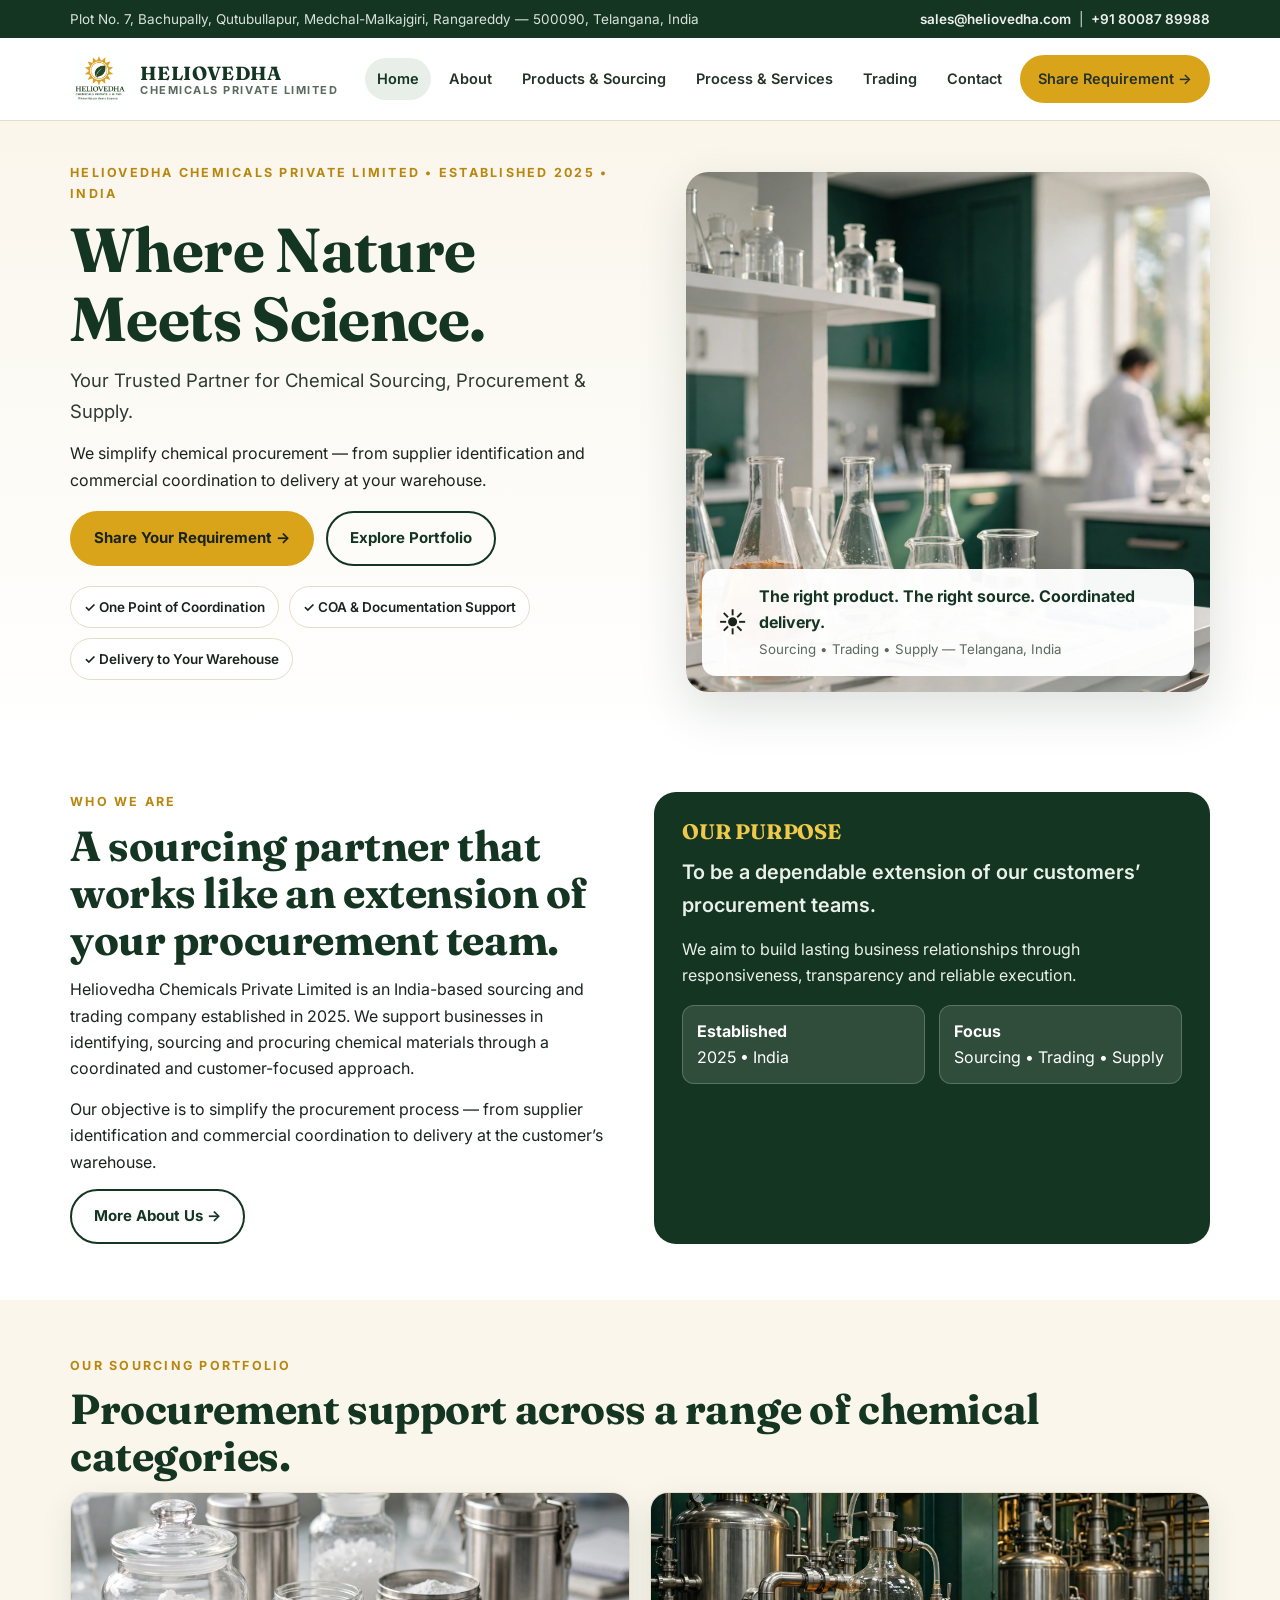
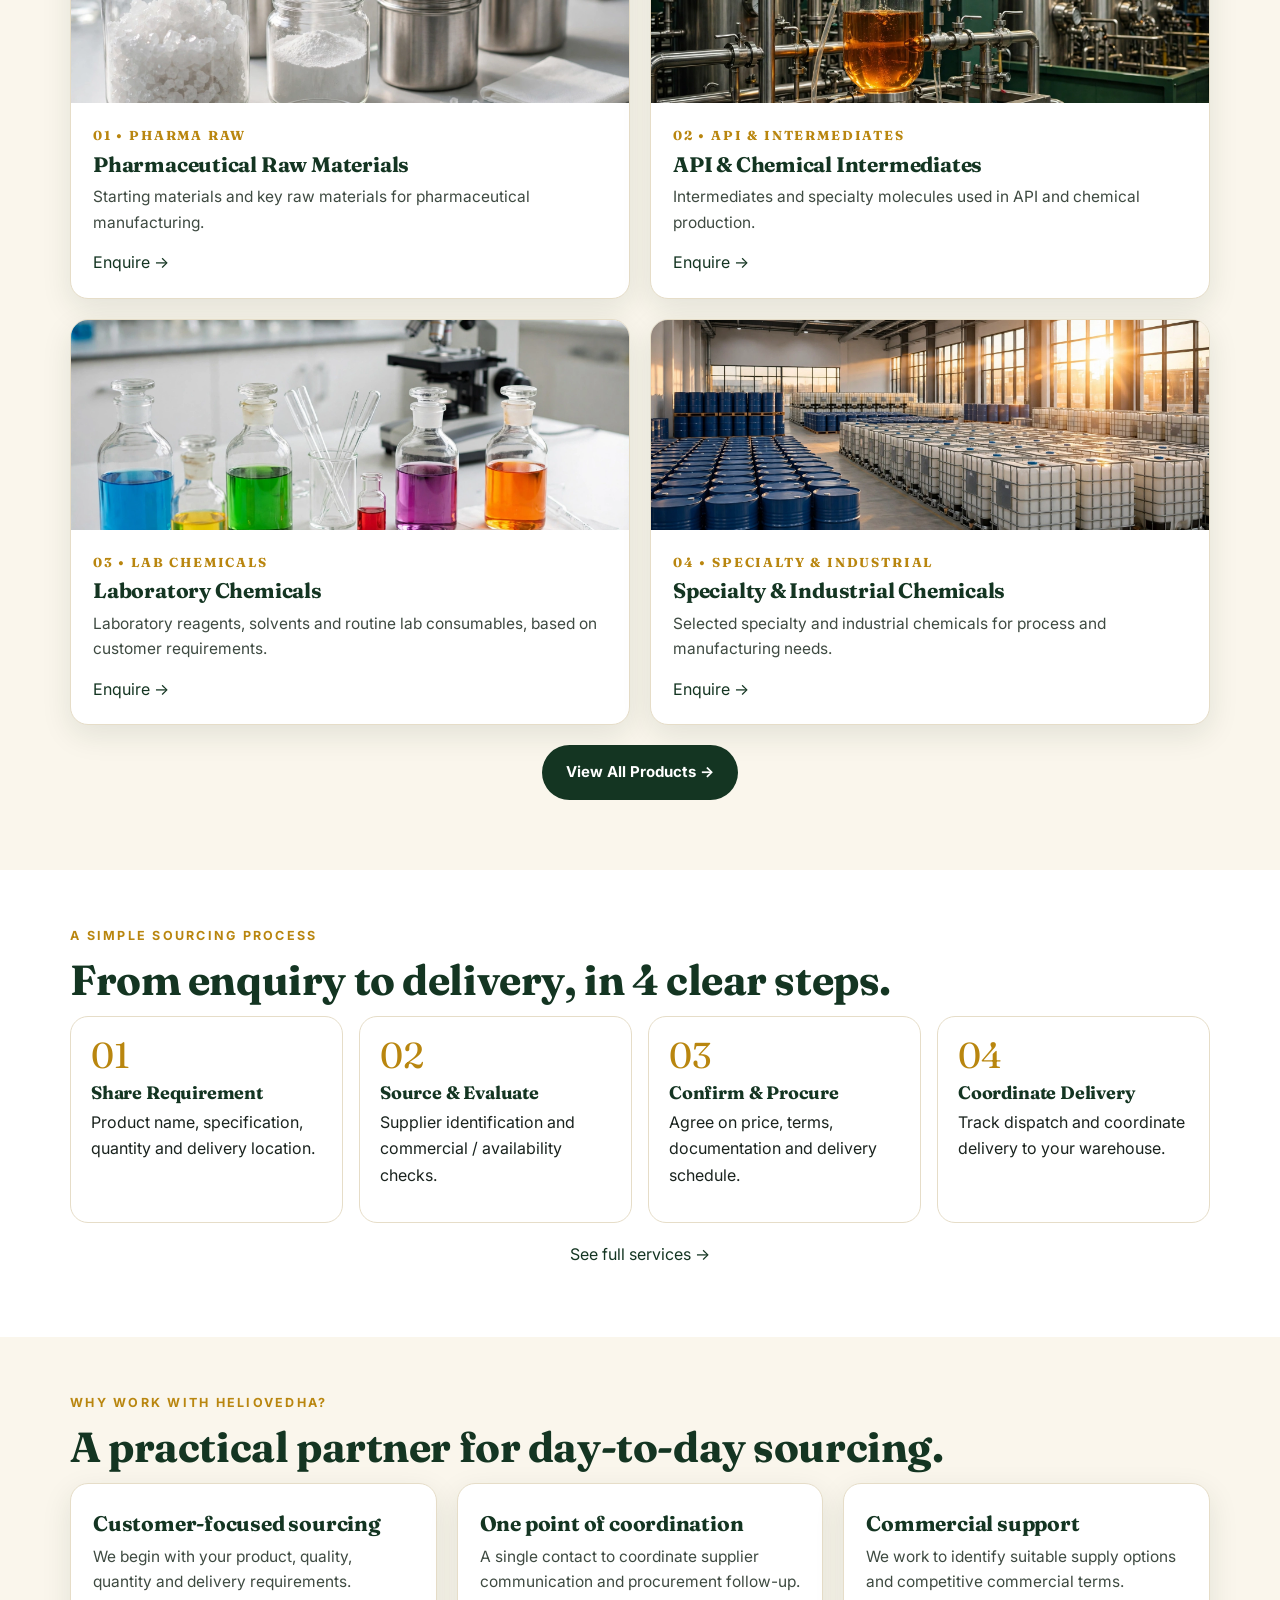
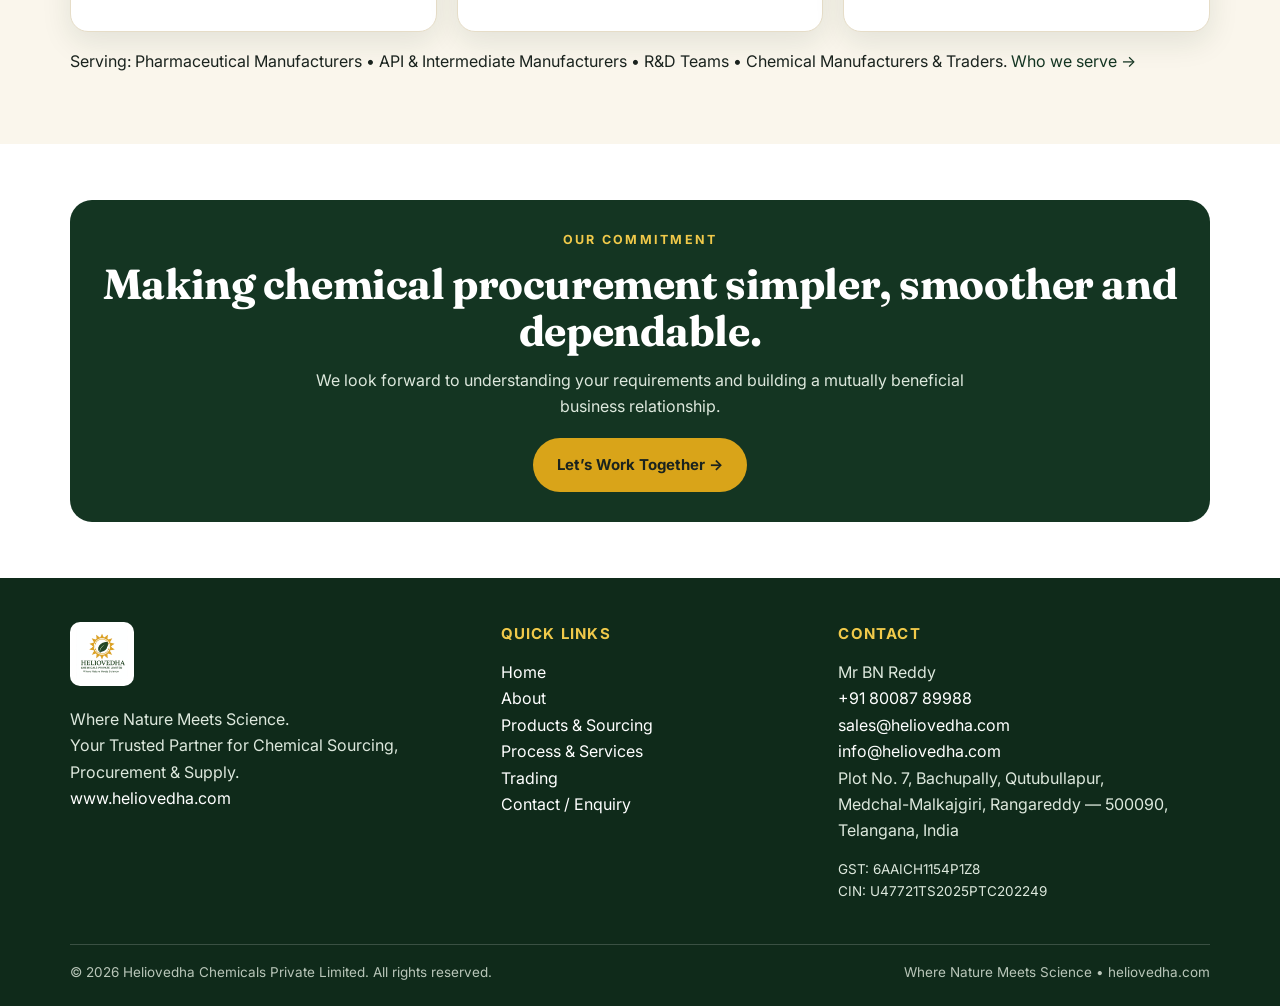
==== index.html @ 4baf4574 "Initial website - Heliovedha Chemicals V2" ====
<!doctype html><html lang="en"><head><meta charset="utf-8"><meta name="viewport" content="width=device-width,initial-scale=1">
<title>Heliovedha Chemicals — Where Nature Meets Science | Heliovedha Chemicals Private Limited — heliovedha.com</title>
<meta name="description" content="Your Trusted Partner for Chemical Sourcing, Procurement & Supply in India. Sourcing, trading and delivery coordination for pharma raw materials, API intermediates, lab and specialty chemicals.">
<meta property="og:title" content="Heliovedha Chemicals — Where Nature Meets Science | Heliovedha Chemicals"><meta property="og:description" content="Your Trusted Partner for Chemical Sourcing, Procurement & Supply in India. Sourcing, trading and delivery coordination for pharma raw materials, API intermediates, lab and specialty chemicals."><meta property="og:type" content="website">
<link rel="icon" href="assets/logo.webp"><link rel="stylesheet" href="style.css"></head><body>

<div class="topbar"><div class="container"><span>Plot No. 7, Bachupally, Qutubullapur, Medchal-Malkajgiri, Rangareddy — 500090, Telangana, India</span><span><a href="mailto:sales@heliovedha.com">sales@heliovedha.com</a> &nbsp;|&nbsp; <a href="tel:+918008789988">+91 80087 89988</a></span></div></div>
<header><div class="container header-inner">
<a class="logo-link" href="index.html"><img src="assets/logo.webp" alt="Heliovedha Chemicals Private Limited — Where Nature Meets Science"><span class="logo-text"><b>HELIOVEDHA</b><span>CHEMICALS PRIVATE LIMITED</span></span></a>
<button class="hamburger" onclick="toggleMenu()">Menu ☰</button>
<nav class="main" id="mainNav"><a class="active" href="index.html">Home</a>
<a class="" href="about.html">About</a>
<a class="" href="products.html">Products & Sourcing</a>
<a class="" href="process.html">Process & Services</a>
<a class="" href="trading.html">Trading</a>
<a class="" href="contact.html">Contact</a>
<a class="btn btn-gold" href="contact.html" style="padding:10px 16px;">Share Requirement →</a></nav>
</div></header>


<section class="hero"><div class="container hero-grid">
<div><div class="eyebrow">Heliovedha Chemicals Private Limited • Established 2025 • India</div><h1>Where Nature<br>Meets Science.</h1><p class="lead">Your Trusted Partner for Chemical Sourcing, Procurement &amp; Supply.</p><p>We simplify chemical procurement — from supplier identification and commercial coordination to delivery at your warehouse.</p><div class="hero-cta"><a class="btn btn-gold" href="contact.html">Share Your Requirement →</a><a class="btn btn-outline" href="products.html">Explore Portfolio</a></div><div class="pills"><span class="pill">✓ One Point of Coordination</span><span class="pill">✓ COA &amp; Documentation Support</span><span class="pill">✓ Delivery to Your Warehouse</span></div></div>
<div class="hero-img"><img src="assets/hero-lab.webp" alt="Modern chemical laboratory"><div class="hero-badge"><div style="font-size:28px;">☀️</div><div><b>The right product. The right source. Coordinated delivery.</b><br><small>Sourcing • Trading • Supply — Telangana, India</small></div></div></div>
</div></section>

<section class="section"><div class="container grid2"><div><div class="eyebrow">Who We Are</div><h2>A sourcing partner that works like an extension of your procurement team.</h2><p>Heliovedha Chemicals Private Limited is an India-based sourcing and trading company established in 2025. We support businesses in identifying, sourcing and procuring chemical materials through a coordinated and customer-focused approach.</p><p>Our objective is to simplify the procurement process — from supplier identification and commercial coordination to delivery at the customer’s warehouse.</p><a class="btn btn-outline" href="about.html">More About Us →</a></div><div class="purpose"><h3>OUR PURPOSE</h3><p style="font-size:20px;font-weight:600;">To be a dependable extension of our customers’ procurement teams.</p><p>We aim to build lasting business relationships through responsiveness, transparency and reliable execution.</p><div class="fact-row" style="margin-top:16px;"><div class="fact" style="background:rgba(255,255,255,.12);border-color:rgba(255,255,255,.2);color:#fff;"><b style="color:#fff;">Established</b>2025 • India</div><div class="fact" style="background:rgba(255,255,255,.12);border-color:rgba(255,255,255,.2);color:#fff;"><b style="color:#fff;">Focus</b>Sourcing • Trading • Supply</div></div></div></div></section>

<section class="section cream"><div class="container"><div class="eyebrow">Our Sourcing Portfolio</div><h2>Procurement support across a range of chemical categories.</h2><div class="grid4">
<div class="card" data-cat="pharma"><img src="assets/pharma.webp" alt="Pharmaceutical Raw Materials"><div class="card-pad"><div class="num">01 • PHARMA RAW</div><h3>Pharmaceutical Raw Materials</h3><p>Starting materials and key raw materials for pharmaceutical manufacturing.</p><a href="contact.html?category=Pharmaceutical Raw Materials">Enquire →</a></div></div>
<div class="card" data-cat="api"><img src="assets/api.webp" alt="API & Chemical Intermediates"><div class="card-pad"><div class="num">02 • API & INTERMEDIATES</div><h3>API &amp; Chemical Intermediates</h3><p>Intermediates and specialty molecules used in API and chemical production.</p><a href="contact.html?category=API & Chemical Intermediates">Enquire →</a></div></div>
<div class="card" data-cat="lab"><img src="assets/lab.webp" alt="Laboratory Chemicals"><div class="card-pad"><div class="num">03 • LAB CHEMICALS</div><h3>Laboratory Chemicals</h3><p>Laboratory reagents, solvents and routine lab consumables, based on customer requirements.</p><a href="contact.html?category=Laboratory Chemicals">Enquire →</a></div></div>
<div class="card" data-cat="specialty"><img src="assets/warehouse.webp" alt="Specialty & Industrial Chemicals"><div class="card-pad"><div class="num">04 • SPECIALTY & INDUSTRIAL</div><h3>Specialty &amp; Industrial Chemicals</h3><p>Selected specialty and industrial chemicals for process and manufacturing needs.</p><a href="contact.html?category=Specialty & Industrial Chemicals">Enquire →</a></div></div>
</div><p style="text-align:center;margin-top:20px;"><a class="btn btn-green" href="products.html">View All Products →</a></p></div></section>

<section class="section"><div class="container"><div class="eyebrow">A Simple Sourcing Process</div><h2>From enquiry to delivery, in 4 clear steps.</h2><div class="timeline"><div class="step"><div class="big">01</div><h3>Share Requirement</h3><p>Product name, specification, quantity and delivery location.</p></div><div class="step"><div class="big">02</div><h3>Source &amp; Evaluate</h3><p>Supplier identification and commercial / availability checks.</p></div><div class="step"><div class="big">03</div><h3>Confirm &amp; Procure</h3><p>Agree on price, terms, documentation and delivery schedule.</p></div><div class="step"><div class="big">04</div><h3>Coordinate Delivery</h3><p>Track dispatch and coordinate delivery to your warehouse.</p></div></div><p style="text-align:center;margin-top:18px;"><a href="process.html">See full services →</a></p></div></section>

<section class="section cream"><div class="container"><div class="eyebrow">Why Work With Heliovedha?</div><h2>A practical partner for day-to-day sourcing.</h2><div class="grid3"><div class="card"><div class="card-pad"><h3>Customer-focused sourcing</h3><p>We begin with your product, quality, quantity and delivery requirements.</p></div></div><div class="card"><div class="card-pad"><h3>One point of coordination</h3><p>A single contact to coordinate supplier communication and procurement follow-up.</p></div></div><div class="card"><div class="card-pad"><h3>Commercial support</h3><p>We work to identify suitable supply options and competitive commercial terms.</p></div></div></div><p style="margin-top:16px;">Serving: Pharmaceutical Manufacturers • API &amp; Intermediate Manufacturers • R&amp;D Teams • Chemical Manufacturers &amp; Traders. <a href="about.html">Who we serve →</a></p></div></section>

<section class="section"><div class="container"><div class="banner"><div class="eyebrow light">Our Commitment</div><h2>Making chemical procurement simpler, smoother and dependable.</h2><p>We look forward to understanding your requirements and building a mutually beneficial business relationship.</p><a class="btn btn-gold" href="contact.html">Let’s Work Together →</a></div></div></section>


<footer><div class="container"><div class="foot-grid">
<div><img class="foot-logo" src="assets/logo.webp" alt="Heliovedha Chemicals"><p style="margin-top:12px;">Where Nature Meets Science.<br>Your Trusted Partner for Chemical Sourcing, Procurement &amp; Supply.<br><a href="https://www.heliovedha.com">www.heliovedha.com</a></p></div>
<div><h4>Quick Links</h4><p><a href="index.html">Home</a><br><a href="about.html">About</a><br><a href="products.html">Products &amp; Sourcing</a><br><a href="process.html">Process &amp; Services</a><br><a href="trading.html">Trading</a><br><a href="contact.html">Contact / Enquiry</a></p></div>
<div><h4>Contact</h4><p>Mr BN Reddy<br><a href="tel:+918008789988">+91 80087 89988</a><br><a href="mailto:sales@heliovedha.com">sales@heliovedha.com</a><br><a href="mailto:info@heliovedha.com">info@heliovedha.com</a><br>Plot No. 7, Bachupally, Qutubullapur,<br>Medchal-Malkajgiri, Rangareddy — 500090,<br>Telangana, India</p><p style="font-size:13.5px;">GST: 6AAICH1154P1Z8<br>CIN: U47721TS2025PTC202249</p></div>
</div><div class="bottom"><span>© 2026 Heliovedha Chemicals Private Limited. All rights reserved.</span><span>Where Nature Meets Science • heliovedha.com</span></div></div></footer>
<script src="script.js"></script>

</body></html>
---- style.css ----
/* Heliovedha Chemicals — heliovedha.com — V2 */
@import url('https://fonts.googleapis.com/css2?family=Fraunces:opsz,wght@9..144,500;9..144,600;9..144,700&family=Inter:wght@400;500;600;700&display=swap');
:root{--green:#143522;--green2:#1B3A2A;--green-light:#E8EFE9;--gold:#D9A419;--gold-dark:#B9860F;--cream:#FAF6EC;--cream2:#F3EDDD;--ink:#1A231E;--muted:#5A6A5E;--line:#E6DDC8;--white:#fff;--radius:18px;--shadow:0 10px 30px rgba(20,53,34,.10);--shadow2:0 18px 50px rgba(20,53,34,.14)}
*{box-sizing:border-box}html{scroll-behavior:smooth}body{margin:0;font-family:Inter,system-ui,-apple-system,Segoe UI,Roboto,Arial,sans-serif;color:var(--ink);background:var(--white);line-height:1.65;font-size:16px}
a{color:var(--green);text-decoration:none}a:hover{text-decoration:underline}
h1,h2,h3{font-family:Fraunces,Georgia,serif;color:var(--green);line-height:1.12;margin:0 0 12px;letter-spacing:-.01em}
h1{font-size:clamp(38px,5.2vw,62px)}h2{font-size:clamp(30px,3.6vw,42px)}h3{font-size:21px}
p{margin:0 0 14px}.lead{font-size:18.5px;color:#2E3B32;max-width:640px}
.container{max-width:1180px;margin:0 auto;padding:0 20px}
.eyebrow{font-size:12.5px;letter-spacing:.18em;text-transform:uppercase;color:var(--gold-dark);font-weight:700;margin-bottom:10px}
.eyebrow.light{color:#F0C94A}
.btn{display:inline-flex;align-items:center;gap:8px;padding:13px 22px;border-radius:999px;font-weight:700;font-size:15px;border:2px solid transparent;cursor:pointer;text-decoration:none!important}
.btn-gold{background:var(--gold);color:#1A231E}.btn-gold:hover{background:#E8B62A}
.btn-green{background:var(--green);color:#fff}.btn-green:hover{background:#0F2A1A}
.btn-outline{background:transparent;border-color:var(--green);color:var(--green)}.btn-outline:hover{background:var(--green);color:#fff}
.btn-white{background:#fff;color:var(--green)}.btn-white:hover{background:var(--cream)}
/* topbar */
.topbar{background:var(--green);color:#EAF0EA;font-size:13.5px}.topbar .container{display:flex;justify-content:space-between;gap:16px;padding-top:8px;padding-bottom:8px;flex-wrap:wrap}.topbar a{color:#fff;font-weight:600}.topbar span{opacity:.92}
/* header */
header{position:sticky;top:0;z-index:50;background:rgba(255,255,255,.96);backdrop-filter:blur(8px);border-bottom:1px solid var(--line)}
.header-inner{display:flex;align-items:center;justify-content:space-between;gap:16px;padding:12px 20px}
.logo-link{display:flex;align-items:center;gap:12px;text-decoration:none!important}.logo-link img{height:58px;width:auto;display:block;border-radius:6px}
.logo-text{line-height:1.1}.logo-text b{font-family:Fraunces,Georgia,serif;font-size:19px;color:var(--green);letter-spacing:.02em}.logo-text span{display:block;font-size:11px;letter-spacing:.14em;color:var(--muted);font-weight:700}
nav.main{display:flex;gap:6px;align-items:center}nav.main a{padding:9px 12px;border-radius:999px;font-weight:600;font-size:14.5px;color:#24332A}nav.main a.active,nav.main a:hover{background:var(--green-light);color:var(--green);text-decoration:none}
.hamburger{display:none;background:var(--green);color:#fff;border:0;padding:10px 14px;border-radius:10px;font-weight:700;cursor:pointer}
/* hero */
.hero{background:linear-gradient(180deg,var(--cream) 0%,#fff 100%);padding:42px 0 36px}.hero-grid{display:grid;grid-template-columns:1.05fr .95fr;gap:36px;align-items:center}
.hero-img{border-radius:22px;overflow:hidden;box-shadow:var(--shadow2);position:relative}.hero-img img{width:100%;height:520px;object-fit:cover;display:block}
.hero-badge{position:absolute;left:16px;bottom:16px;right:16px;background:rgba(255,255,255,.96);border-radius:14px;padding:14px 16px;display:flex;gap:12px;align-items:center;box-shadow:var(--shadow)}.hero-badge b{color:var(--green)}.hero-badge small{color:var(--muted)}
.pills{display:flex;gap:10px;flex-wrap:wrap;margin:20px 0}.pill{background:#fff;border:1px solid var(--line);padding:9px 13px;border-radius:999px;font-size:13.5px;font-weight:600}
.hero-cta{display:flex;gap:12px;flex-wrap:wrap;margin-top:18px}
/* sections */
.section{padding:56px 0}.section.cream{background:var(--cream)}.section.green{background:var(--green);color:#EAF0EA}.section.green h2{color:#fff}.section.green .lead{color:#DDE8DD}
.grid2{display:grid;grid-template-columns:1fr 1fr;gap:28px}.grid3{display:grid;grid-template-columns:1fr 1fr 1fr;gap:20px}.grid4{display:grid;grid-template-columns:1fr 1fr;gap:20px}
.card{background:#fff;border:1px solid var(--line);border-radius:var(--radius);overflow:hidden;box-shadow:var(--shadow)}.card-pad{padding:22px}.card img{width:100%;height:210px;object-fit:cover;display:block}.card h3{margin:6px 0 8px}.card p{color:#3E4A41;font-size:15.5px}.num{font-family:Fraunces,serif;color:var(--gold-dark);font-size:13px;letter-spacing:.14em;font-weight:700}
.purpose{background:var(--green);color:#fff;border-radius:22px;padding:28px}.purpose h3{color:#F0C94A}.purpose p{color:#EAF0EA}
.fact-row{display:flex;gap:14px;flex-wrap:wrap;margin-top:18px}.fact{background:#fff;border:1px solid var(--line);border-radius:12px;padding:12px 14px;flex:1;min-width:160px}.fact b{display:block;color:var(--green)}
.timeline{display:grid;grid-template-columns:repeat(4,1fr);gap:16px}.step{background:#fff;border:1px solid var(--line);border-radius:18px;padding:20px}.step .big{font-family:Fraunces,serif;font-size:36px;color:var(--gold-dark);line-height:1}.step h3{font-size:18px;margin:10px 0 6px}
.banner{background:var(--green);color:#fff;border-radius:22px;padding:30px;text-align:center}.banner h2{color:#fff}.banner p{color:#DDE8DD;max-width:680px;margin:0 auto 18px}
.filter-bar{display:flex;gap:8px;flex-wrap:wrap;margin:18px 0}.filter-bar button{padding:9px 14px;border-radius:999px;border:1px solid var(--line);background:#fff;font-weight:700;cursor:pointer}.filter-bar button.active{background:var(--green);color:#fff;border-color:var(--green)}
.coming{background:linear-gradient(135deg,#FFF8E0,#FAF6EC);border:1.5px dashed var(--gold);border-radius:18px;padding:24px;text-align:center}
/* form */
.form-grid{display:grid;grid-template-columns:1fr 1fr;gap:14px}.field label{display:block;font-size:13px;font-weight:700;margin-bottom:6px;color:var(--green)}.field input,.field select,.field textarea{width:100%;padding:12px 13px;border:1.5px solid #D9D0B8;border-radius:12px;font:inherit;background:#fff}.field textarea{min-height:110px;resize:vertical}.field.full{grid-column:1/-1}.note{font-size:13.5px;color:var(--muted);background:var(--cream);padding:12px 14px;border-radius:12px}
.contact-card{background:var(--green);color:#fff;border-radius:22px;padding:26px}.contact-card h3{color:#F0C94A}.contact-card a{color:#fff;font-weight:700}.contact-card .row{padding:10px 0;border-bottom:1px solid rgba(255,255,255,.16)}
footer{background:#0F2A1A;color:#DDE8DD;padding:44px 0 22px;margin-top:0}footer a{color:#fff}footer .foot-grid{display:grid;grid-template-columns:1.3fr 1fr 1.2fr;gap:28px}footer h4{color:#F0C94A;margin:0 0 12px;font-size:15px;letter-spacing:.08em;text-transform:uppercase}.foot-logo{height:64px;background:#fff;padding:6px;border-radius:10px}.bottom{border-top:1px solid rgba(255,255,255,.18);margin-top:28px;padding-top:16px;display:flex;justify-content:space-between;gap:12px;flex-wrap:wrap;font-size:13.5px;color:#B9C6B9}
.breadcrumb{font-size:13.5px;color:var(--muted);margin-bottom:12px}.breadcrumb a{font-weight:700}
.page-hero{background:var(--cream);padding:36px 0 28px;border-bottom:1px solid var(--line)}
@media(max-width:900px){.hero-grid,.grid2,.grid3{grid-template-columns:1fr}.grid4{grid-template-columns:1fr}.timeline{grid-template-columns:1fr 1fr}nav.main{display:none}nav.main.open{display:flex;flex-direction:column;position:absolute;left:0;right:0;top:100%;background:#fff;padding:14px;border-bottom:1px solid var(--line)}nav.main.open a{width:100%}.hamburger{display:block}.header-inner{position:relative}.hero-img img{height:320px}.form-grid{grid-template-columns:1fr}footer .foot-grid{grid-template-columns:1fr}.logo-text b{font-size:16px}.logo-link img{height:48px}}
@media(max-width:520px){.timeline{grid-template-columns:1fr}}
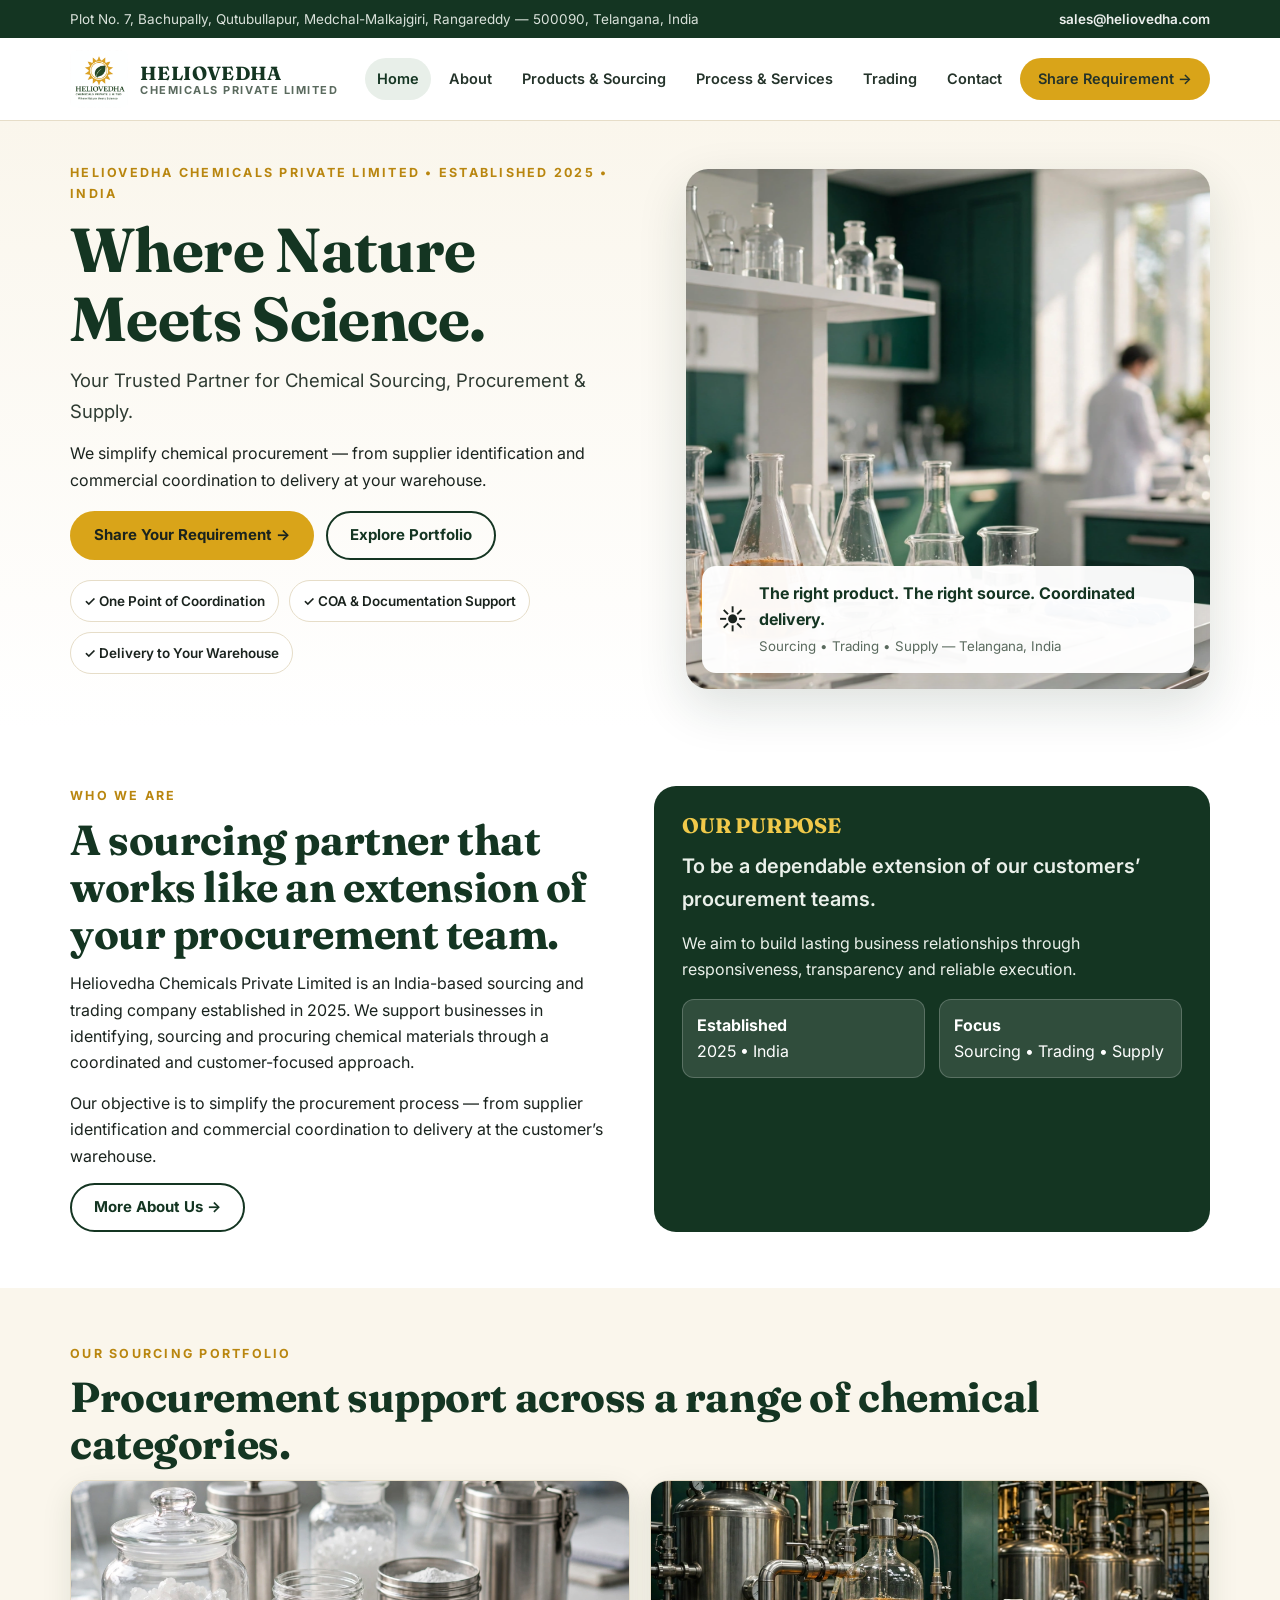
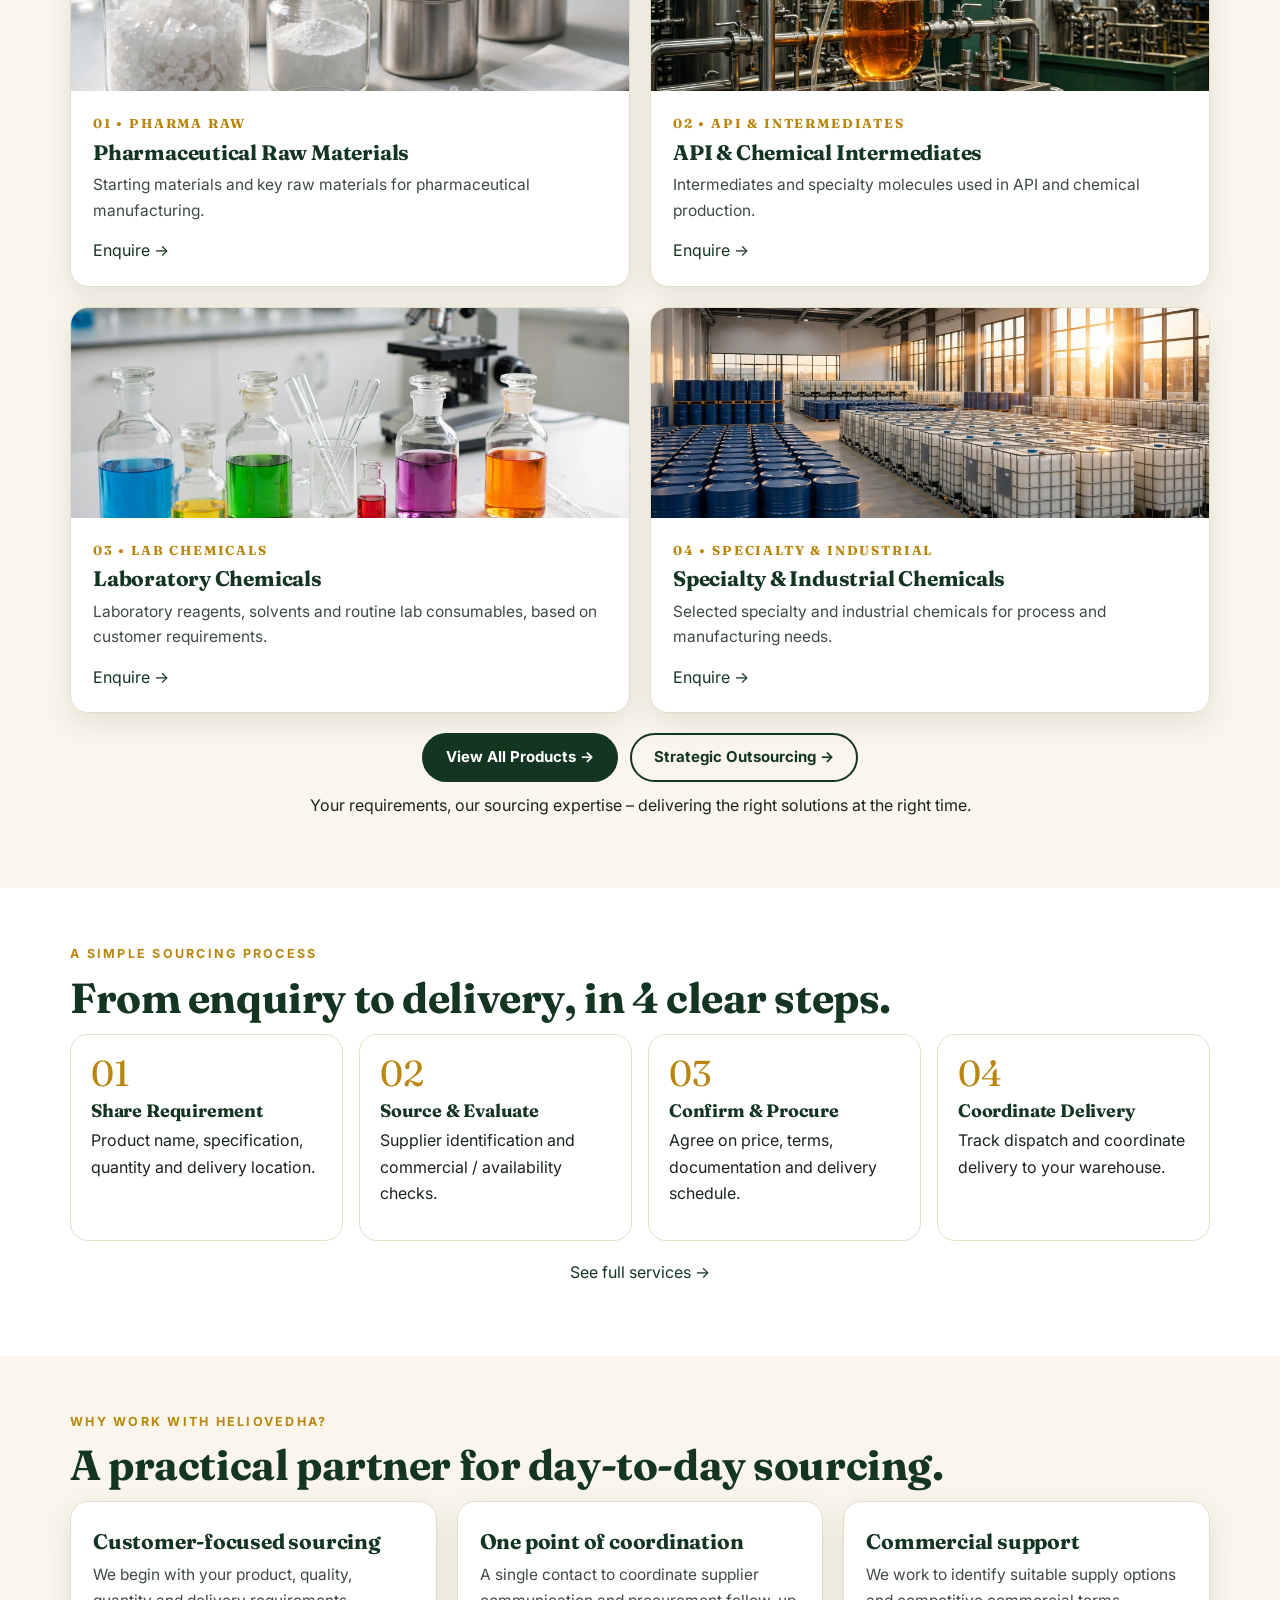
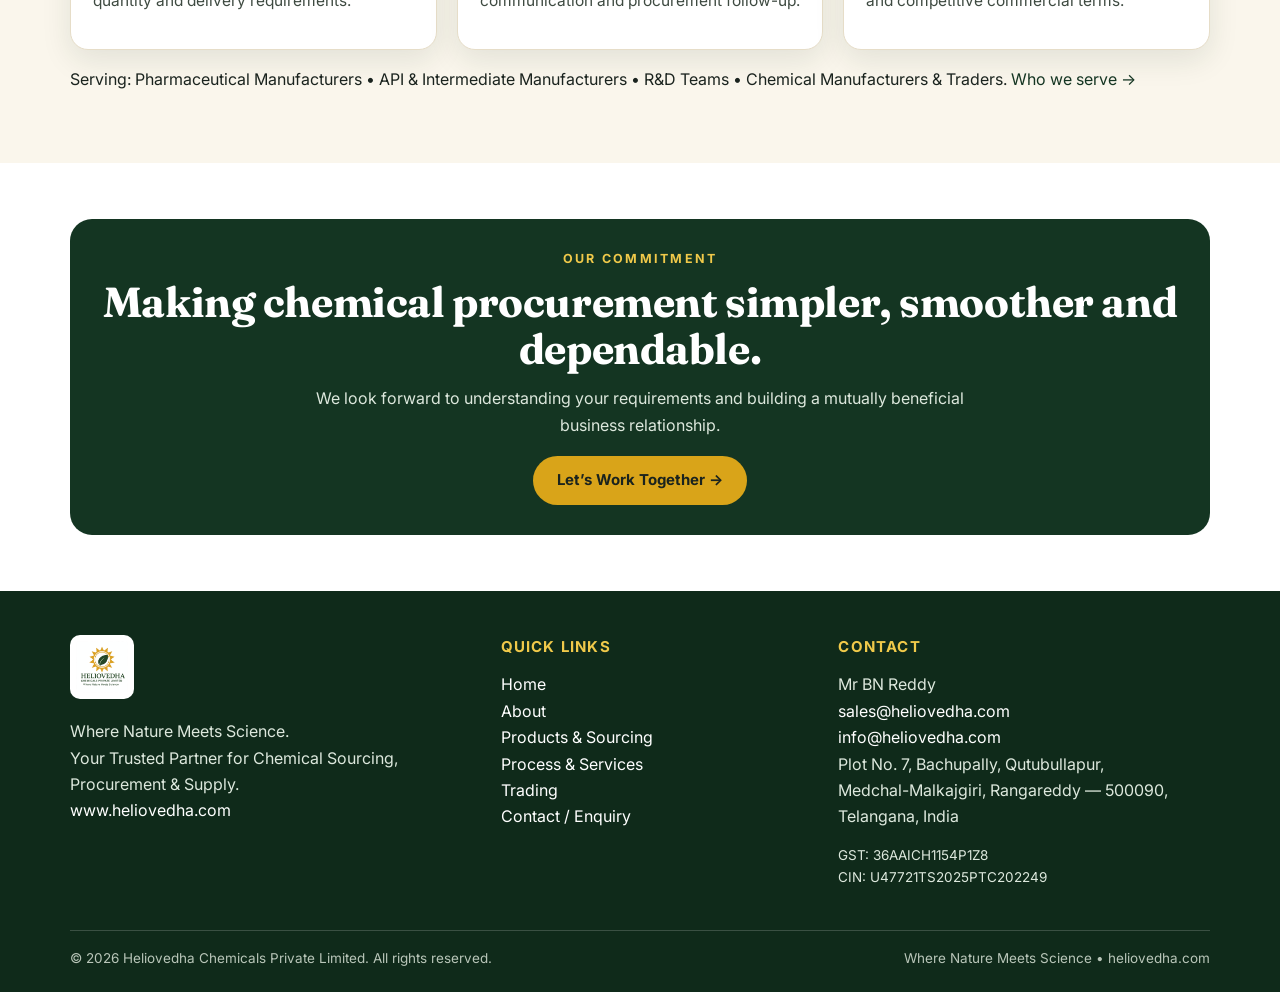
==== commit 0eedc3ba: "V3.1: Fix mobile button overlap - cta-row flex, responsive validation" ====
--- a/index.html
+++ b/index.html
@@ -4,7 +4,7 @@
 <meta property="og:title" content="Heliovedha Chemicals — Where Nature Meets Science | Heliovedha Chemicals"><meta property="og:description" content="Your Trusted Partner for Chemical Sourcing, Procurement & Supply in India. Sourcing, trading and delivery coordination for pharma raw materials, API intermediates, lab and specialty chemicals."><meta property="og:type" content="website">
 <link rel="icon" href="assets/logo.webp"><link rel="stylesheet" href="style.css"></head><body>
 
-<div class="topbar"><div class="container"><span>Plot No. 7, Bachupally, Qutubullapur, Medchal-Malkajgiri, Rangareddy — 500090, Telangana, India</span><span><a href="mailto:sales@heliovedha.com">sales@heliovedha.com</a> &nbsp;|&nbsp; <a href="tel:+918008789988">+91 80087 89988</a></span></div></div>
+<div class="topbar"><div class="container"><span>Plot No. 7, Bachupally, Qutubullapur, Medchal-Malkajgiri, Rangareddy — 500090, Telangana, India</span><span><a href="mailto:sales@heliovedha.com">sales@heliovedha.com</a> </span></div></div>
 <header><div class="container header-inner">
 <a class="logo-link" href="index.html"><img src="assets/logo.webp" alt="Heliovedha Chemicals Private Limited — Where Nature Meets Science"><span class="logo-text"><b>HELIOVEDHA</b><span>CHEMICALS PRIVATE LIMITED</span></span></a>
 <button class="hamburger" onclick="toggleMenu()">Menu ☰</button>
@@ -30,7 +30,7 @@
 <div class="card" data-cat="api"><img src="assets/api.webp" alt="API & Chemical Intermediates"><div class="card-pad"><div class="num">02 • API & INTERMEDIATES</div><h3>API &amp; Chemical Intermediates</h3><p>Intermediates and specialty molecules used in API and chemical production.</p><a href="contact.html?category=API & Chemical Intermediates">Enquire →</a></div></div>
 <div class="card" data-cat="lab"><img src="assets/lab.webp" alt="Laboratory Chemicals"><div class="card-pad"><div class="num">03 • LAB CHEMICALS</div><h3>Laboratory Chemicals</h3><p>Laboratory reagents, solvents and routine lab consumables, based on customer requirements.</p><a href="contact.html?category=Laboratory Chemicals">Enquire →</a></div></div>
 <div class="card" data-cat="specialty"><img src="assets/warehouse.webp" alt="Specialty & Industrial Chemicals"><div class="card-pad"><div class="num">04 • SPECIALTY & INDUSTRIAL</div><h3>Specialty &amp; Industrial Chemicals</h3><p>Selected specialty and industrial chemicals for process and manufacturing needs.</p><a href="contact.html?category=Specialty & Industrial Chemicals">Enquire →</a></div></div>
-</div><p style="text-align:center;margin-top:20px;"><a class="btn btn-green" href="products.html">View All Products →</a></p></div></section>
+</div><div class="cta-row"><a class="btn btn-green" href="products.html">View All Products →</a><a class="btn btn-outline" href="products.html">Strategic Outsourcing →</a></div><p style="text-align:center;margin-top:10px;">Your requirements, our sourcing expertise – delivering the right solutions at the right time.</p></div></section>
 
 <section class="section"><div class="container"><div class="eyebrow">A Simple Sourcing Process</div><h2>From enquiry to delivery, in 4 clear steps.</h2><div class="timeline"><div class="step"><div class="big">01</div><h3>Share Requirement</h3><p>Product name, specification, quantity and delivery location.</p></div><div class="step"><div class="big">02</div><h3>Source &amp; Evaluate</h3><p>Supplier identification and commercial / availability checks.</p></div><div class="step"><div class="big">03</div><h3>Confirm &amp; Procure</h3><p>Agree on price, terms, documentation and delivery schedule.</p></div><div class="step"><div class="big">04</div><h3>Coordinate Delivery</h3><p>Track dispatch and coordinate delivery to your warehouse.</p></div></div><p style="text-align:center;margin-top:18px;"><a href="process.html">See full services →</a></p></div></section>
 
@@ -42,7 +42,7 @@
 <footer><div class="container"><div class="foot-grid">
 <div><img class="foot-logo" src="assets/logo.webp" alt="Heliovedha Chemicals"><p style="margin-top:12px;">Where Nature Meets Science.<br>Your Trusted Partner for Chemical Sourcing, Procurement &amp; Supply.<br><a href="https://www.heliovedha.com">www.heliovedha.com</a></p></div>
 <div><h4>Quick Links</h4><p><a href="index.html">Home</a><br><a href="about.html">About</a><br><a href="products.html">Products &amp; Sourcing</a><br><a href="process.html">Process &amp; Services</a><br><a href="trading.html">Trading</a><br><a href="contact.html">Contact / Enquiry</a></p></div>
-<div><h4>Contact</h4><p>Mr BN Reddy<br><a href="tel:+918008789988">+91 80087 89988</a><br><a href="mailto:sales@heliovedha.com">sales@heliovedha.com</a><br><a href="mailto:info@heliovedha.com">info@heliovedha.com</a><br>Plot No. 7, Bachupally, Qutubullapur,<br>Medchal-Malkajgiri, Rangareddy — 500090,<br>Telangana, India</p><p style="font-size:13.5px;">GST: 6AAICH1154P1Z8<br>CIN: U47721TS2025PTC202249</p></div>
+<div><h4>Contact</h4><p>Mr BN Reddy<br><a href="mailto:sales@heliovedha.com">sales@heliovedha.com</a><br><a href="mailto:info@heliovedha.com">info@heliovedha.com</a><br>Plot No. 7, Bachupally, Qutubullapur,<br>Medchal-Malkajgiri, Rangareddy — 500090,<br>Telangana, India</p><p style="font-size:13.5px;">GST: 36AAICH1154P1Z8<br>CIN: U47721TS2025PTC202249</p></div>
 </div><div class="bottom"><span>© 2026 Heliovedha Chemicals Private Limited. All rights reserved.</span><span>Where Nature Meets Science • heliovedha.com</span></div></div></footer>
 <script src="script.js"></script>
 
--- a/style.css
+++ b/style.css
@@ -2,7 +2,7 @@
 /* Heliovedha Chemicals — heliovedha.com — V2 */
 @import url('https://fonts.googleapis.com/css2?family=Fraunces:opsz,wght@9..144,500;9..144,600;9..144,700&family=Inter:wght@400;500;600;700&display=swap');
 :root{--green:#143522;--green2:#1B3A2A;--green-light:#E8EFE9;--gold:#D9A419;--gold-dark:#B9860F;--cream:#FAF6EC;--cream2:#F3EDDD;--ink:#1A231E;--muted:#5A6A5E;--line:#E6DDC8;--white:#fff;--radius:18px;--shadow:0 10px 30px rgba(20,53,34,.10);--shadow2:0 18px 50px rgba(20,53,34,.14)}
-*{box-sizing:border-box}html{scroll-behavior:smooth}body{margin:0;font-family:Inter,system-ui,-apple-system,Segoe UI,Roboto,Arial,sans-serif;color:var(--ink);background:var(--white);line-height:1.65;font-size:16px}
+*{box-sizing:border-box}html{scroll-behavior:smooth}body{margin:0;overflow-x:hidden;font-family:Inter,system-ui,-apple-system,Segoe UI,Roboto,Arial,sans-serif;color:var(--ink);background:var(--white);line-height:1.65;font-size:16px}
 a{color:var(--green);text-decoration:none}a:hover{text-decoration:underline}
 h1,h2,h3{font-family:Fraunces,Georgia,serif;color:var(--green);line-height:1.12;margin:0 0 12px;letter-spacing:-.01em}
 h1{font-size:clamp(38px,5.2vw,62px)}h2{font-size:clamp(30px,3.6vw,42px)}h3{font-size:21px}
@@ -10,7 +10,9 @@
 .container{max-width:1180px;margin:0 auto;padding:0 20px}
 .eyebrow{font-size:12.5px;letter-spacing:.18em;text-transform:uppercase;color:var(--gold-dark);font-weight:700;margin-bottom:10px}
 .eyebrow.light{color:#F0C94A}
-.btn{display:inline-flex;align-items:center;gap:8px;padding:13px 22px;border-radius:999px;font-weight:700;font-size:15px;border:2px solid transparent;cursor:pointer;text-decoration:none!important}
+.btn{display:inline-flex;align-items:center;justify-content:center;gap:8px;padding:13px 22px;border-radius:999px;font-weight:700;font-size:15px;line-height:1.25;border:2px solid transparent;cursor:pointer;text-decoration:none!important;flex-shrink:0;white-space:nowrap}
+.cta-row{display:flex;gap:12px;flex-wrap:wrap;justify-content:center;align-items:center;margin-top:20px}
+.cta-row .btn{margin:0}
 .btn-gold{background:var(--gold);color:#1A231E}.btn-gold:hover{background:#E8B62A}
 .btn-green{background:var(--green);color:#fff}.btn-green:hover{background:#0F2A1A}
 .btn-outline{background:transparent;border-color:var(--green);color:var(--green)}.btn-outline:hover{background:var(--green);color:#fff}
@@ -48,3 +50,5 @@
 .page-hero{background:var(--cream);padding:36px 0 28px;border-bottom:1px solid var(--line)}
 @media(max-width:900px){.hero-grid,.grid2,.grid3{grid-template-columns:1fr}.grid4{grid-template-columns:1fr}.timeline{grid-template-columns:1fr 1fr}nav.main{display:none}nav.main.open{display:flex;flex-direction:column;position:absolute;left:0;right:0;top:100%;background:#fff;padding:14px;border-bottom:1px solid var(--line)}nav.main.open a{width:100%}.hamburger{display:block}.header-inner{position:relative}.hero-img img{height:320px}.form-grid{grid-template-columns:1fr}footer .foot-grid{grid-template-columns:1fr}.logo-text b{font-size:16px}.logo-link img{height:48px}}
 @media(max-width:520px){.timeline{grid-template-columns:1fr}}
+
+@media(max-width:520px){.cta-row{flex-direction:column;align-items:stretch;gap:12px;margin-top:20px}.cta-row .btn{width:100%;padding:14px 18px;white-space:normal;text-align:center}.hero-cta{flex-direction:column;align-items:stretch;gap:10px}.hero-cta .btn{width:100%}}
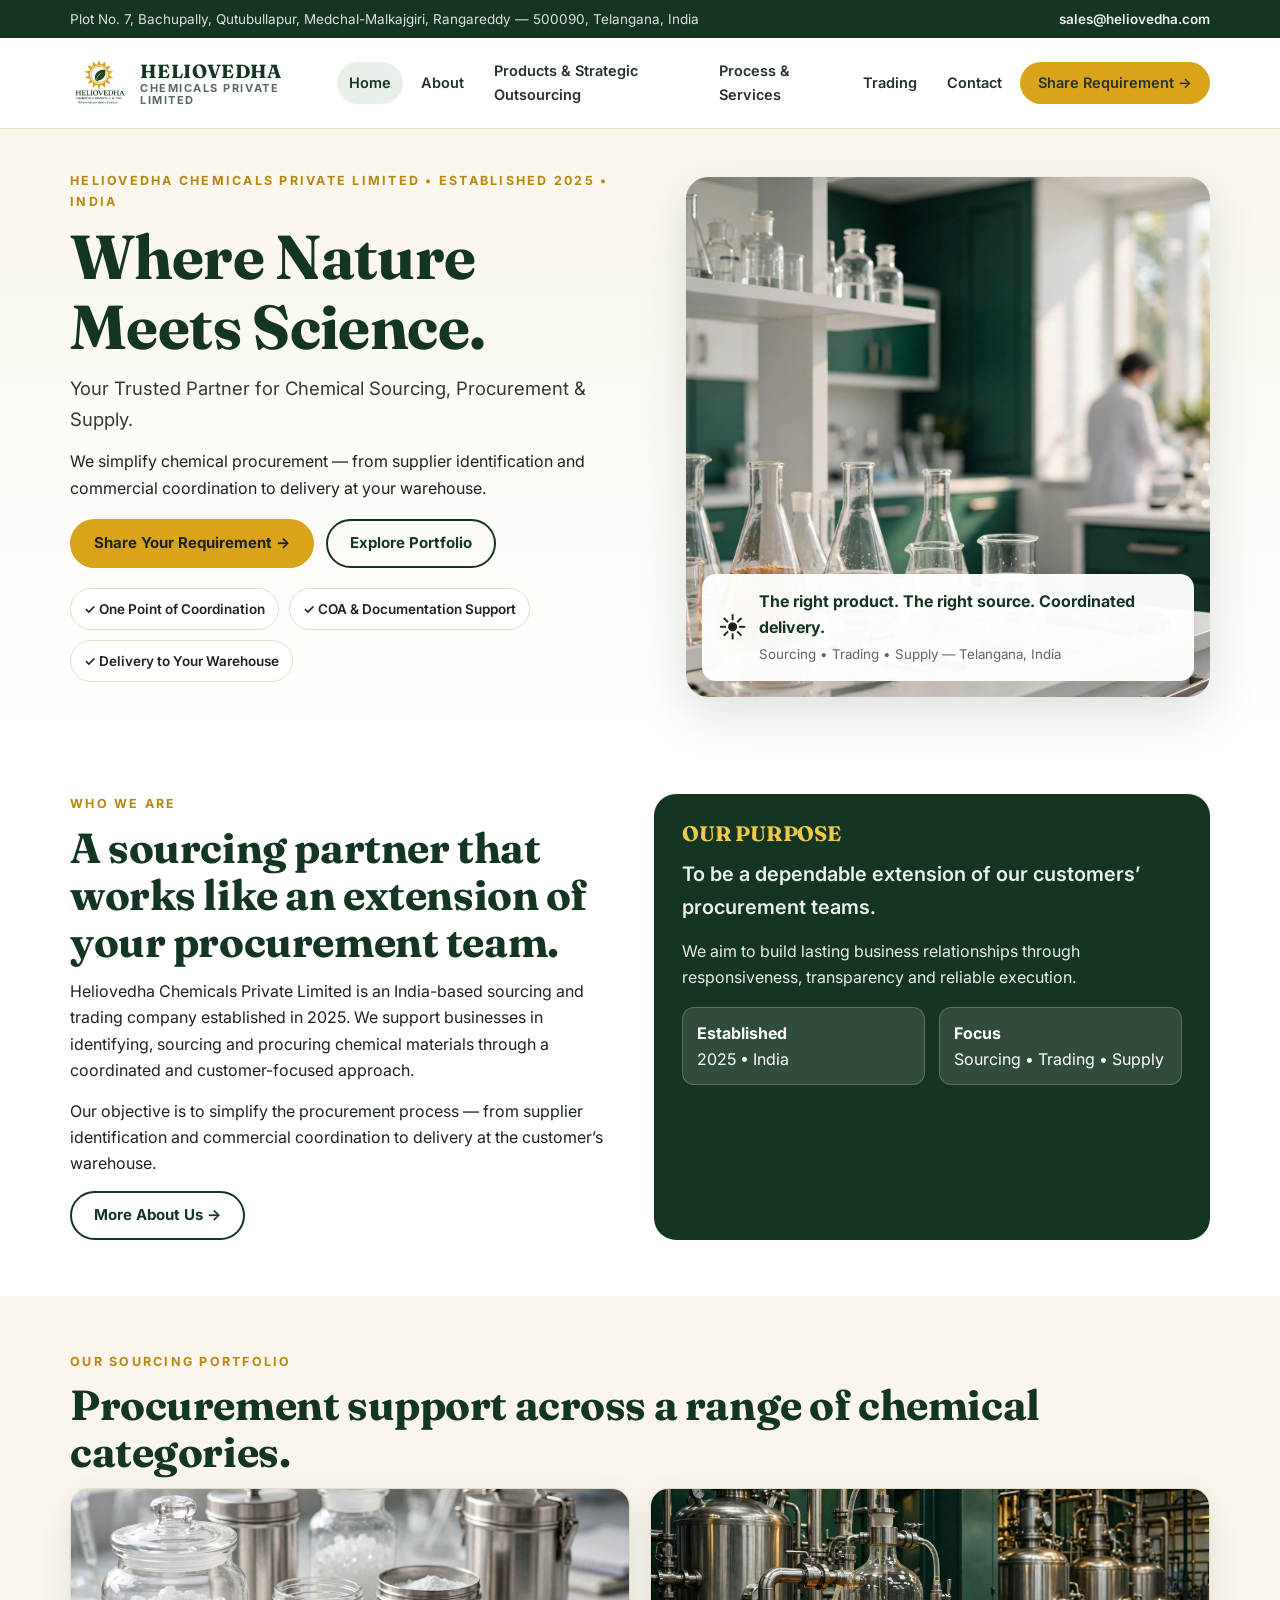
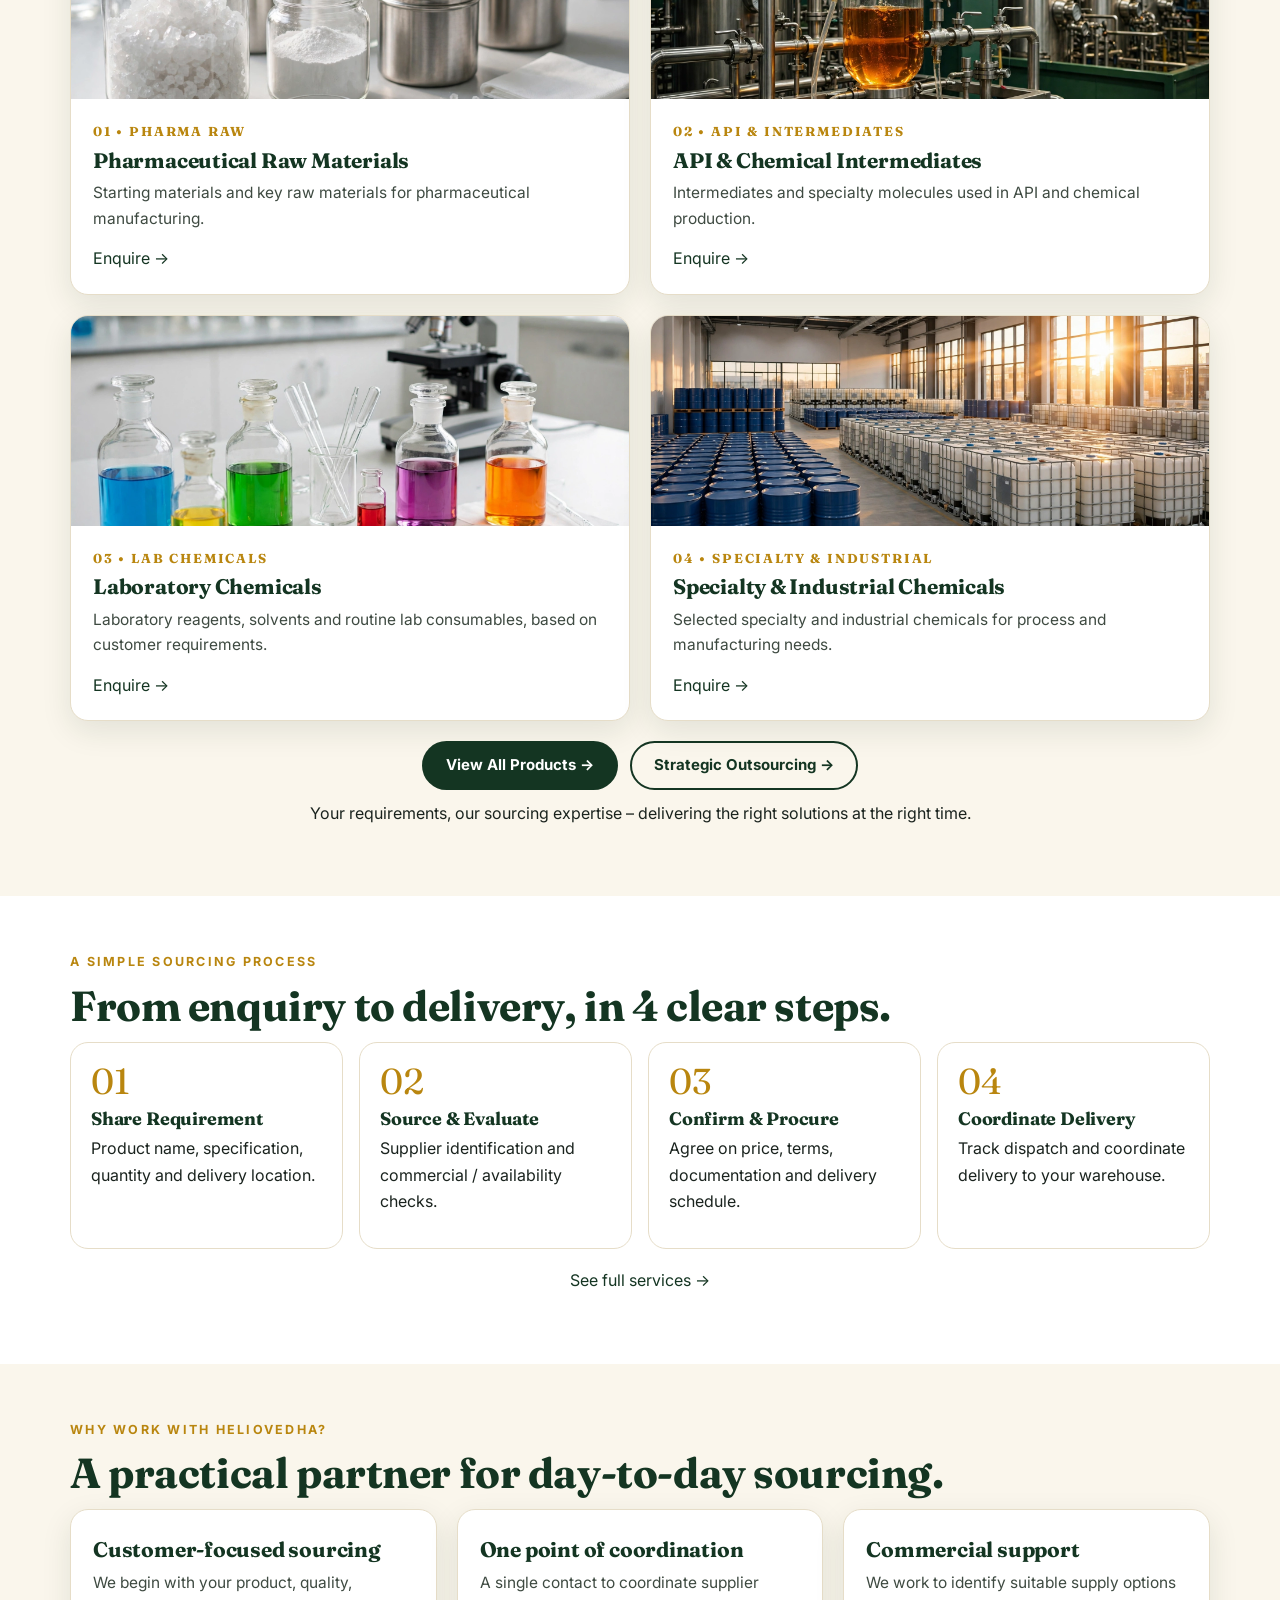
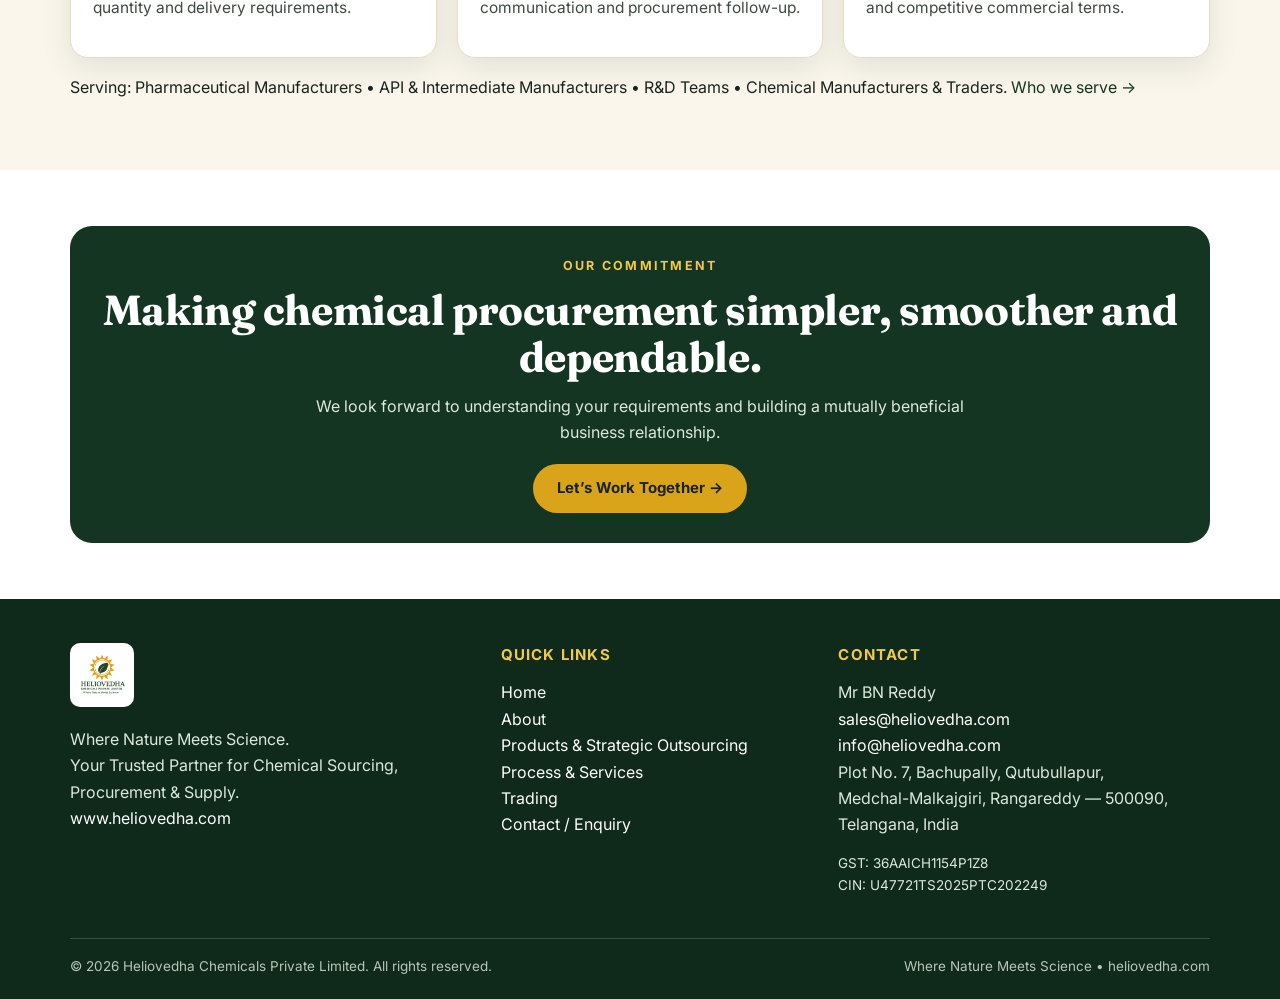
==== commit 06d6978d: "V3.1: Fix mobile button overlap - cta-row flex, responsive validation" ====
--- a/index.html
+++ b/index.html
@@ -10,7 +10,7 @@
 <button class="hamburger" onclick="toggleMenu()">Menu ☰</button>
 <nav class="main" id="mainNav"><a class="active" href="index.html">Home</a>
 <a class="" href="about.html">About</a>
-<a class="" href="products.html">Products & Sourcing</a>
+<a class="" href="products.html">Products & Strategic Outsourcing</a>
 <a class="" href="process.html">Process & Services</a>
 <a class="" href="trading.html">Trading</a>
 <a class="" href="contact.html">Contact</a>
@@ -41,7 +41,7 @@
 
 <footer><div class="container"><div class="foot-grid">
 <div><img class="foot-logo" src="assets/logo.webp" alt="Heliovedha Chemicals"><p style="margin-top:12px;">Where Nature Meets Science.<br>Your Trusted Partner for Chemical Sourcing, Procurement &amp; Supply.<br><a href="https://www.heliovedha.com">www.heliovedha.com</a></p></div>
-<div><h4>Quick Links</h4><p><a href="index.html">Home</a><br><a href="about.html">About</a><br><a href="products.html">Products &amp; Sourcing</a><br><a href="process.html">Process &amp; Services</a><br><a href="trading.html">Trading</a><br><a href="contact.html">Contact / Enquiry</a></p></div>
+<div><h4>Quick Links</h4><p><a href="index.html">Home</a><br><a href="about.html">About</a><br><a href="products.html">Products &amp; Strategic Outsourcing</a><br><a href="process.html">Process &amp; Services</a><br><a href="trading.html">Trading</a><br><a href="contact.html">Contact / Enquiry</a></p></div>
 <div><h4>Contact</h4><p>Mr BN Reddy<br><a href="mailto:sales@heliovedha.com">sales@heliovedha.com</a><br><a href="mailto:info@heliovedha.com">info@heliovedha.com</a><br>Plot No. 7, Bachupally, Qutubullapur,<br>Medchal-Malkajgiri, Rangareddy — 500090,<br>Telangana, India</p><p style="font-size:13.5px;">GST: 36AAICH1154P1Z8<br>CIN: U47721TS2025PTC202249</p></div>
 </div><div class="bottom"><span>© 2026 Heliovedha Chemicals Private Limited. All rights reserved.</span><span>Where Nature Meets Science • heliovedha.com</span></div></div></footer>
 <script src="script.js"></script>
--- a/style.css
+++ b/style.css
@@ -52,3 +52,14 @@
 @media(max-width:520px){.timeline{grid-template-columns:1fr}}
 
 @media(max-width:520px){.cta-row{flex-direction:column;align-items:stretch;gap:12px;margin-top:20px}.cta-row .btn{width:100%;padding:14px 18px;white-space:normal;text-align:center}.hero-cta{flex-direction:column;align-items:stretch;gap:10px}.hero-cta .btn{width:100%}}
+
+/* V3.3 — Longer menu label 'Products & Strategic Outsourcing' — keep header fitting */
+@media(max-width:1100px) and (min-width:901px){
+  nav.main a{padding:8px 10px;font-size:13.5px}
+  .header-inner{gap:10px;padding:12px 16px}
+  .logo-text b{font-size:17px}
+}
+/* Mobile menu: long label wraps cleanly, full-width row */
+@media(max-width:900px){
+  nav.main.open a{white-space:normal;line-height:1.35}
+}
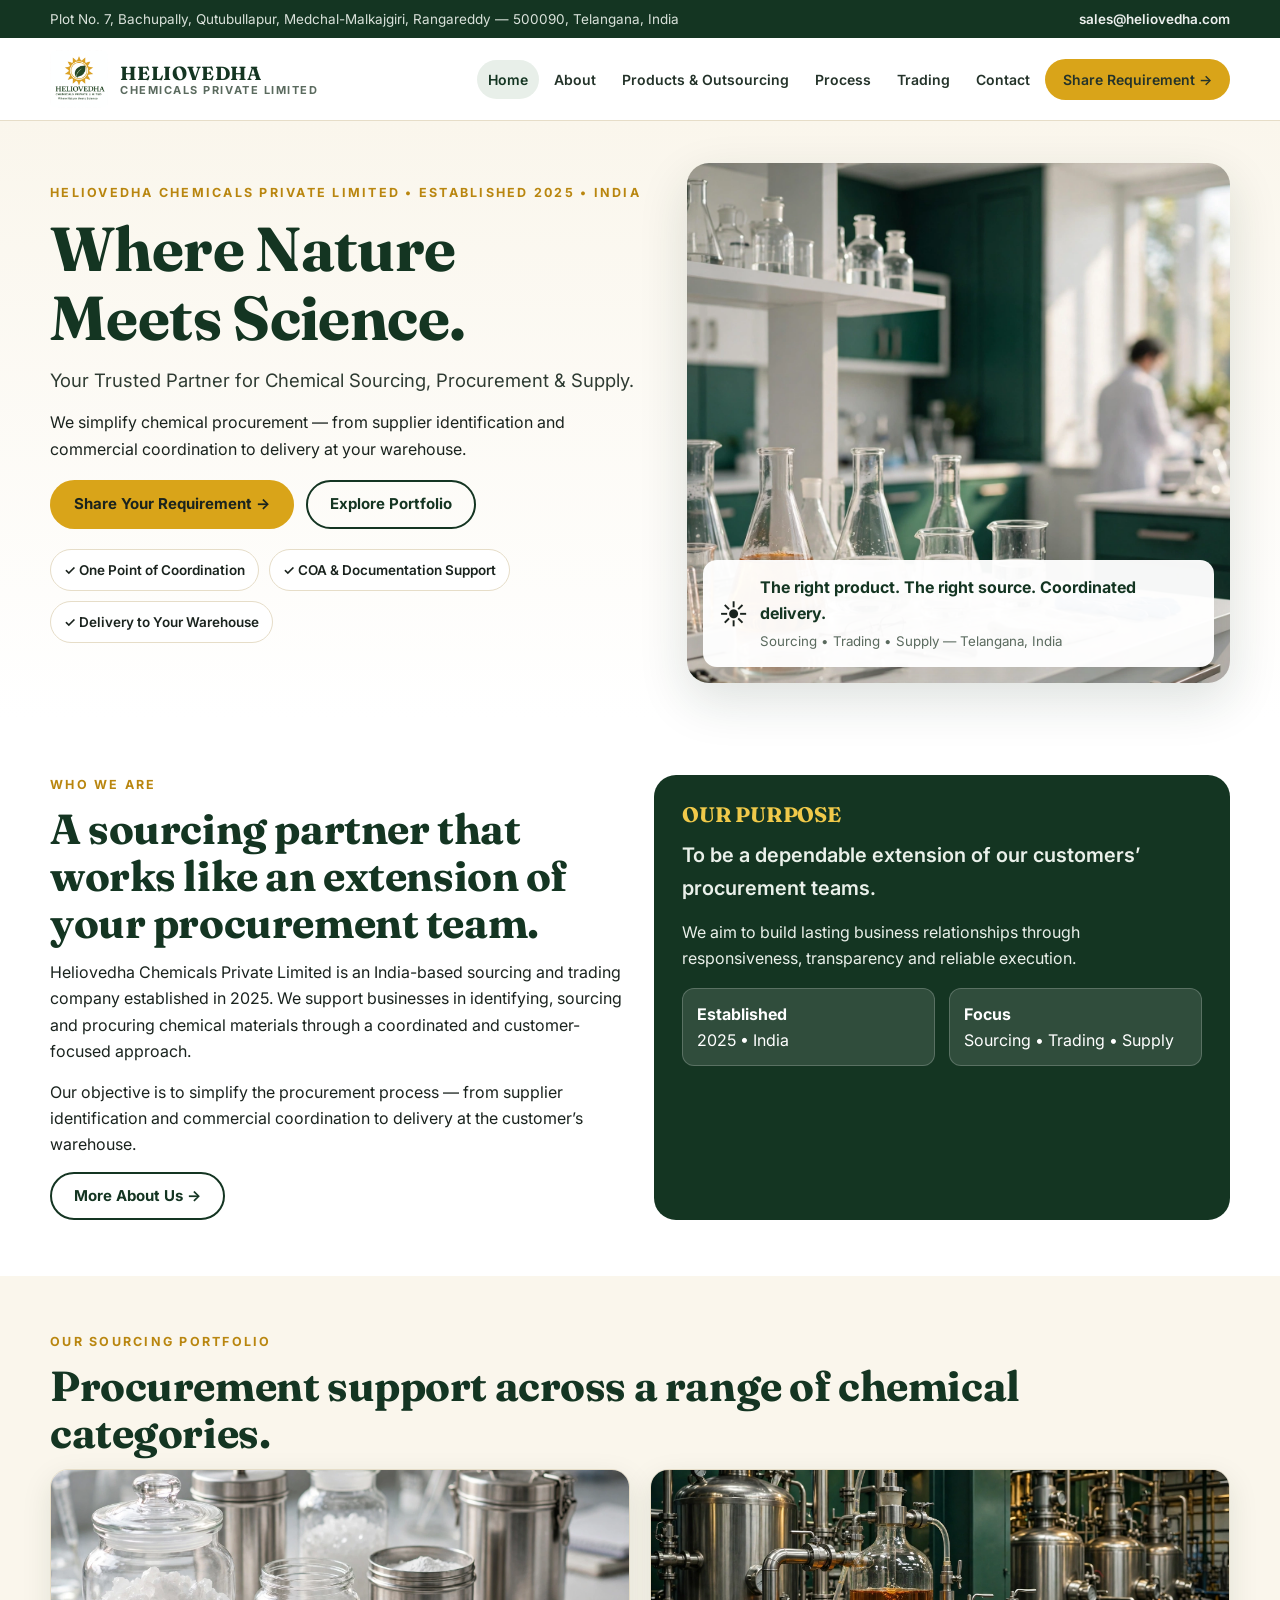
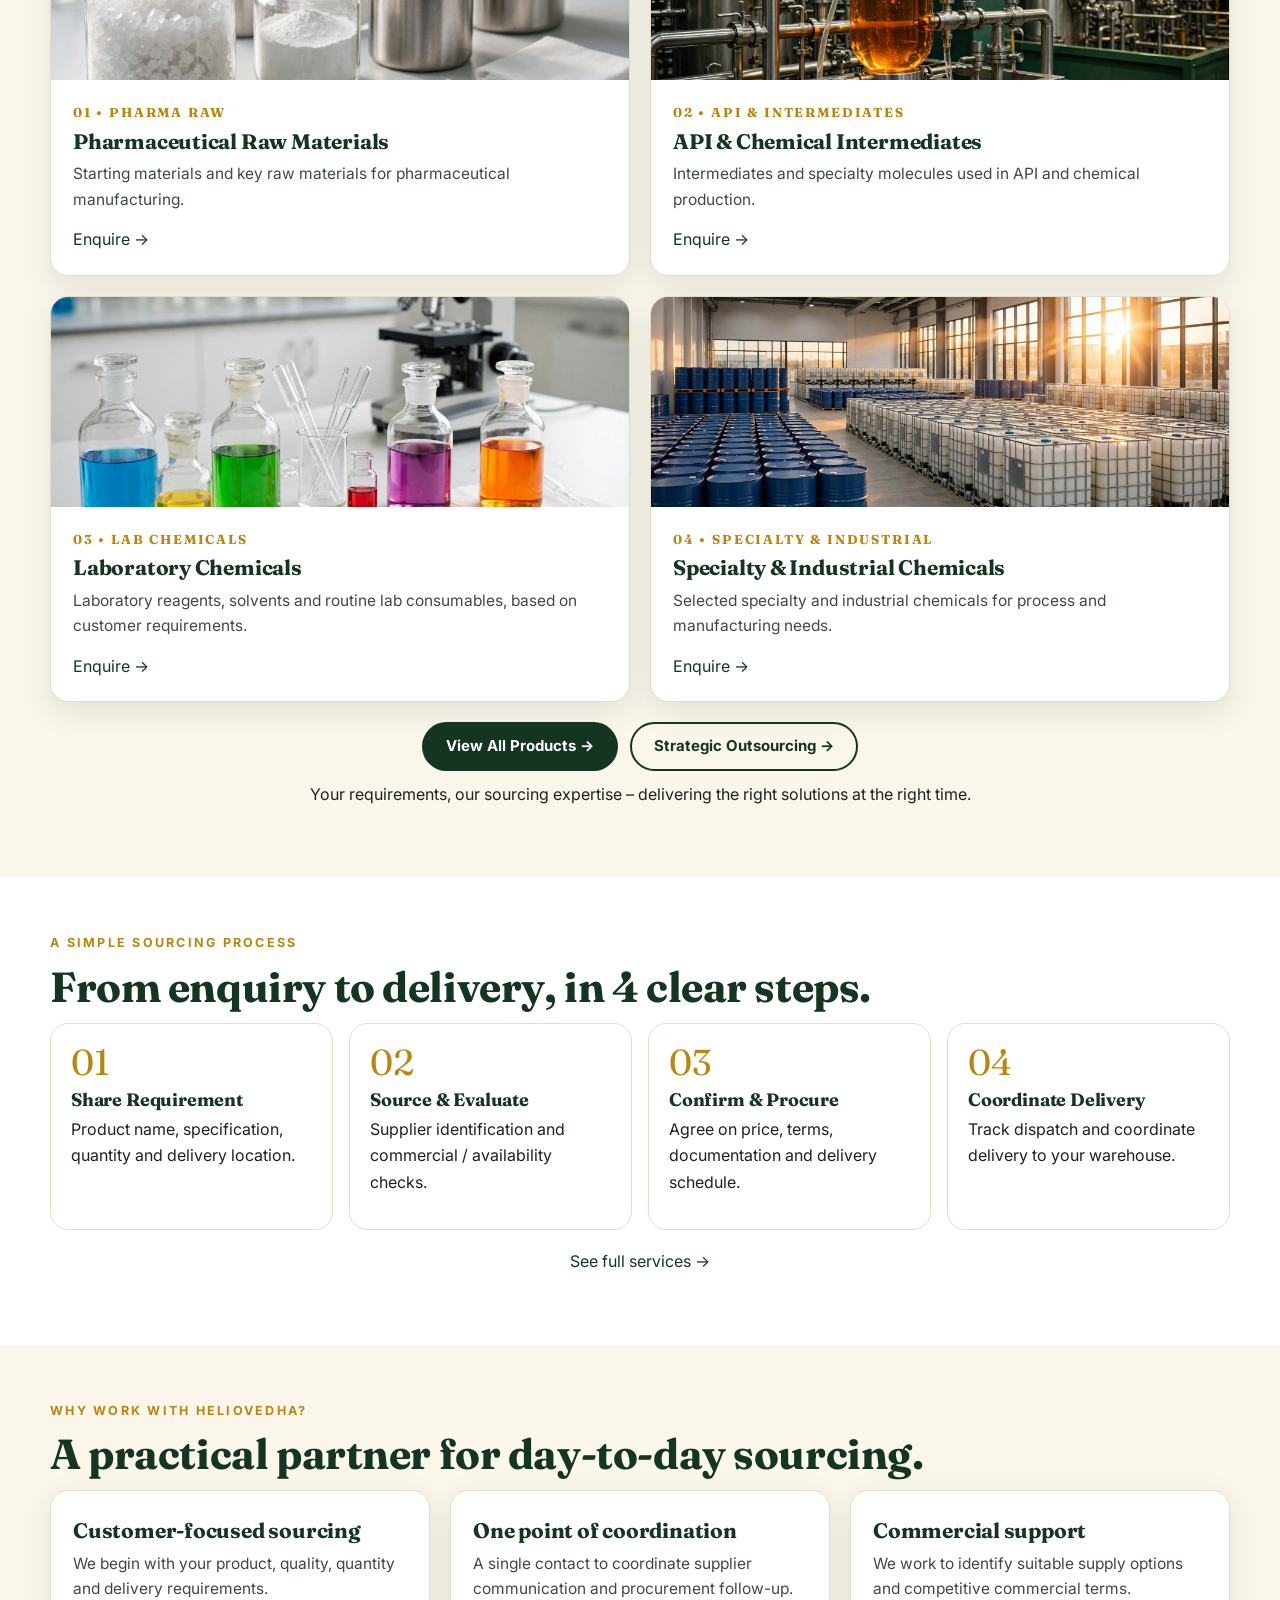
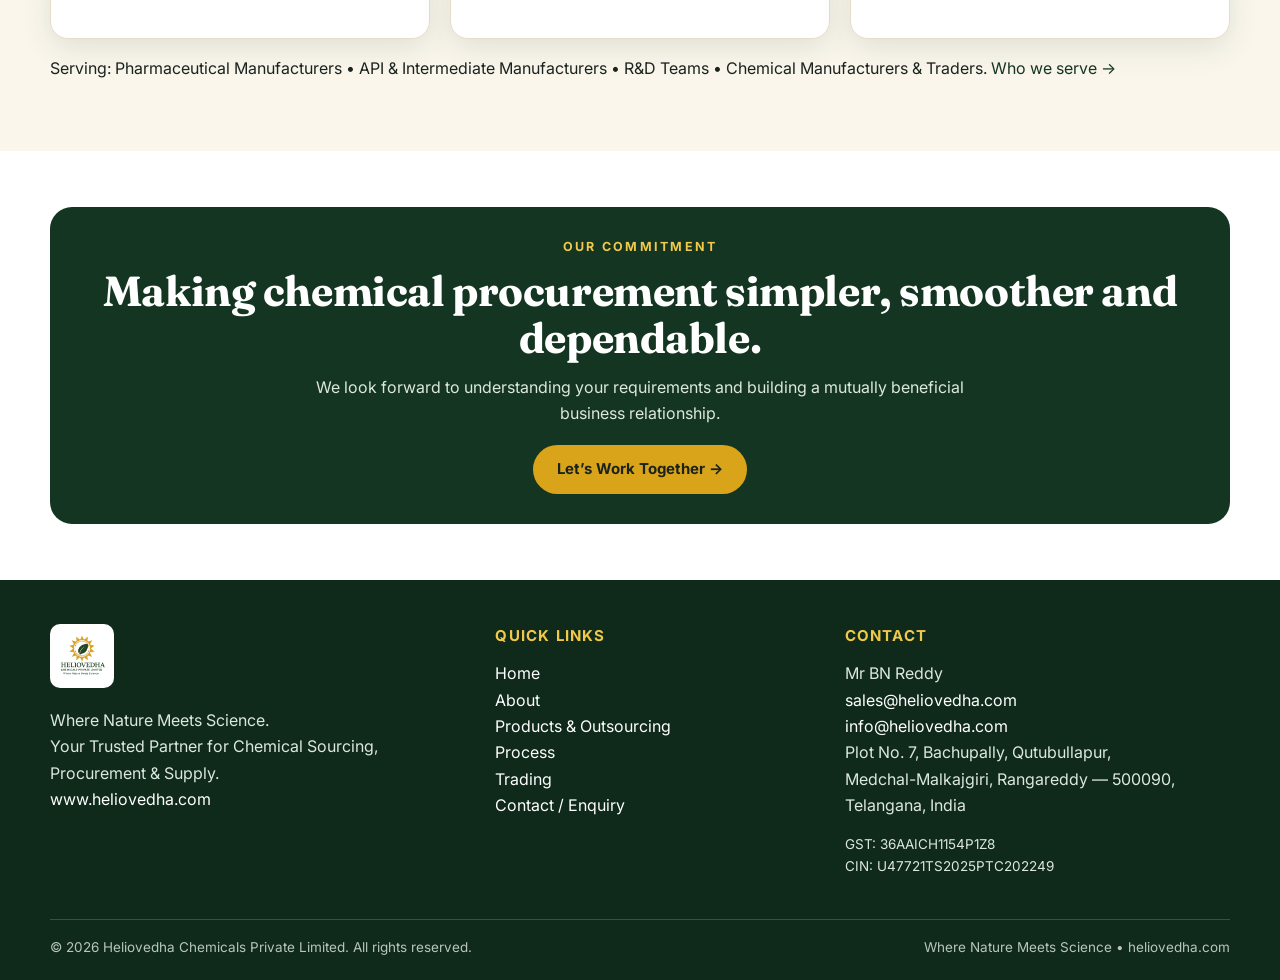
==== commit 00034135: "V3.4: Menu single-line - Products & Outsourcing, Process, nowrap header" ====
--- a/index.html
+++ b/index.html
@@ -10,8 +10,8 @@
 <button class="hamburger" onclick="toggleMenu()">Menu ☰</button>
 <nav class="main" id="mainNav"><a class="active" href="index.html">Home</a>
 <a class="" href="about.html">About</a>
-<a class="" href="products.html">Products & Strategic Outsourcing</a>
-<a class="" href="process.html">Process & Services</a>
+<a class="" href="products.html">Products & Outsourcing</a>
+<a class="" href="process.html">Process</a>
 <a class="" href="trading.html">Trading</a>
 <a class="" href="contact.html">Contact</a>
 <a class="btn btn-gold" href="contact.html" style="padding:10px 16px;">Share Requirement →</a></nav>
@@ -41,7 +41,7 @@
 
 <footer><div class="container"><div class="foot-grid">
 <div><img class="foot-logo" src="assets/logo.webp" alt="Heliovedha Chemicals"><p style="margin-top:12px;">Where Nature Meets Science.<br>Your Trusted Partner for Chemical Sourcing, Procurement &amp; Supply.<br><a href="https://www.heliovedha.com">www.heliovedha.com</a></p></div>
-<div><h4>Quick Links</h4><p><a href="index.html">Home</a><br><a href="about.html">About</a><br><a href="products.html">Products &amp; Strategic Outsourcing</a><br><a href="process.html">Process &amp; Services</a><br><a href="trading.html">Trading</a><br><a href="contact.html">Contact / Enquiry</a></p></div>
+<div><h4>Quick Links</h4><p><a href="index.html">Home</a><br><a href="about.html">About</a><br><a href="products.html">Products &amp; Outsourcing</a><br><a href="process.html">Process</a><br><a href="trading.html">Trading</a><br><a href="contact.html">Contact / Enquiry</a></p></div>
 <div><h4>Contact</h4><p>Mr BN Reddy<br><a href="mailto:sales@heliovedha.com">sales@heliovedha.com</a><br><a href="mailto:info@heliovedha.com">info@heliovedha.com</a><br>Plot No. 7, Bachupally, Qutubullapur,<br>Medchal-Malkajgiri, Rangareddy — 500090,<br>Telangana, India</p><p style="font-size:13.5px;">GST: 36AAICH1154P1Z8<br>CIN: U47721TS2025PTC202249</p></div>
 </div><div class="bottom"><span>© 2026 Heliovedha Chemicals Private Limited. All rights reserved.</span><span>Where Nature Meets Science • heliovedha.com</span></div></div></footer>
 <script src="script.js"></script>
--- a/style.css
+++ b/style.css
@@ -7,7 +7,7 @@
 h1,h2,h3{font-family:Fraunces,Georgia,serif;color:var(--green);line-height:1.12;margin:0 0 12px;letter-spacing:-.01em}
 h1{font-size:clamp(38px,5.2vw,62px)}h2{font-size:clamp(30px,3.6vw,42px)}h3{font-size:21px}
 p{margin:0 0 14px}.lead{font-size:18.5px;color:#2E3B32;max-width:640px}
-.container{max-width:1180px;margin:0 auto;padding:0 20px}
+.container{max-width:1220px;margin:0 auto;padding:0 20px}
 .eyebrow{font-size:12.5px;letter-spacing:.18em;text-transform:uppercase;color:var(--gold-dark);font-weight:700;margin-bottom:10px}
 .eyebrow.light{color:#F0C94A}
 .btn{display:inline-flex;align-items:center;justify-content:center;gap:8px;padding:13px 22px;border-radius:999px;font-weight:700;font-size:15px;line-height:1.25;border:2px solid transparent;cursor:pointer;text-decoration:none!important;flex-shrink:0;white-space:nowrap}
@@ -21,10 +21,10 @@
 .topbar{background:var(--green);color:#EAF0EA;font-size:13.5px}.topbar .container{display:flex;justify-content:space-between;gap:16px;padding-top:8px;padding-bottom:8px;flex-wrap:wrap}.topbar a{color:#fff;font-weight:600}.topbar span{opacity:.92}
 /* header */
 header{position:sticky;top:0;z-index:50;background:rgba(255,255,255,.96);backdrop-filter:blur(8px);border-bottom:1px solid var(--line)}
-.header-inner{display:flex;align-items:center;justify-content:space-between;gap:16px;padding:12px 20px}
+.header-inner{display:flex;align-items:center;justify-content:space-between;gap:12px;padding:12px 20px;flex-wrap:nowrap}
 .logo-link{display:flex;align-items:center;gap:12px;text-decoration:none!important}.logo-link img{height:58px;width:auto;display:block;border-radius:6px}
 .logo-text{line-height:1.1}.logo-text b{font-family:Fraunces,Georgia,serif;font-size:19px;color:var(--green);letter-spacing:.02em}.logo-text span{display:block;font-size:11px;letter-spacing:.14em;color:var(--muted);font-weight:700}
-nav.main{display:flex;gap:6px;align-items:center}nav.main a{padding:9px 12px;border-radius:999px;font-weight:600;font-size:14.5px;color:#24332A}nav.main a.active,nav.main a:hover{background:var(--green-light);color:var(--green);text-decoration:none}
+nav.main{display:flex;gap:4px;align-items:center;flex-wrap:nowrap}nav.main a{padding:8px 11px;border-radius:999px;font-weight:600;font-size:14px;color:#24332A;white-space:nowrap}nav.main a.active,nav.main a:hover{background:var(--green-light);color:var(--green);text-decoration:none}
 .hamburger{display:none;background:var(--green);color:#fff;border:0;padding:10px 14px;border-radius:10px;font-weight:700;cursor:pointer}
 /* hero */
 .hero{background:linear-gradient(180deg,var(--cream) 0%,#fff 100%);padding:42px 0 36px}.hero-grid{display:grid;grid-template-columns:1.05fr .95fr;gap:36px;align-items:center}
@@ -53,13 +53,4 @@
 
 @media(max-width:520px){.cta-row{flex-direction:column;align-items:stretch;gap:12px;margin-top:20px}.cta-row .btn{width:100%;padding:14px 18px;white-space:normal;text-align:center}.hero-cta{flex-direction:column;align-items:stretch;gap:10px}.hero-cta .btn{width:100%}}
 
-/* V3.3 — Longer menu label 'Products & Strategic Outsourcing' — keep header fitting */
-@media(max-width:1100px) and (min-width:901px){
-  nav.main a{padding:8px 10px;font-size:13.5px}
-  .header-inner{gap:10px;padding:12px 16px}
-  .logo-text b{font-size:17px}
-}
-/* Mobile menu: long label wraps cleanly, full-width row */
-@media(max-width:900px){
-  nav.main.open a{white-space:normal;line-height:1.35}
-}
+@media(max-width:900px){nav.main.open a{white-space:normal}}
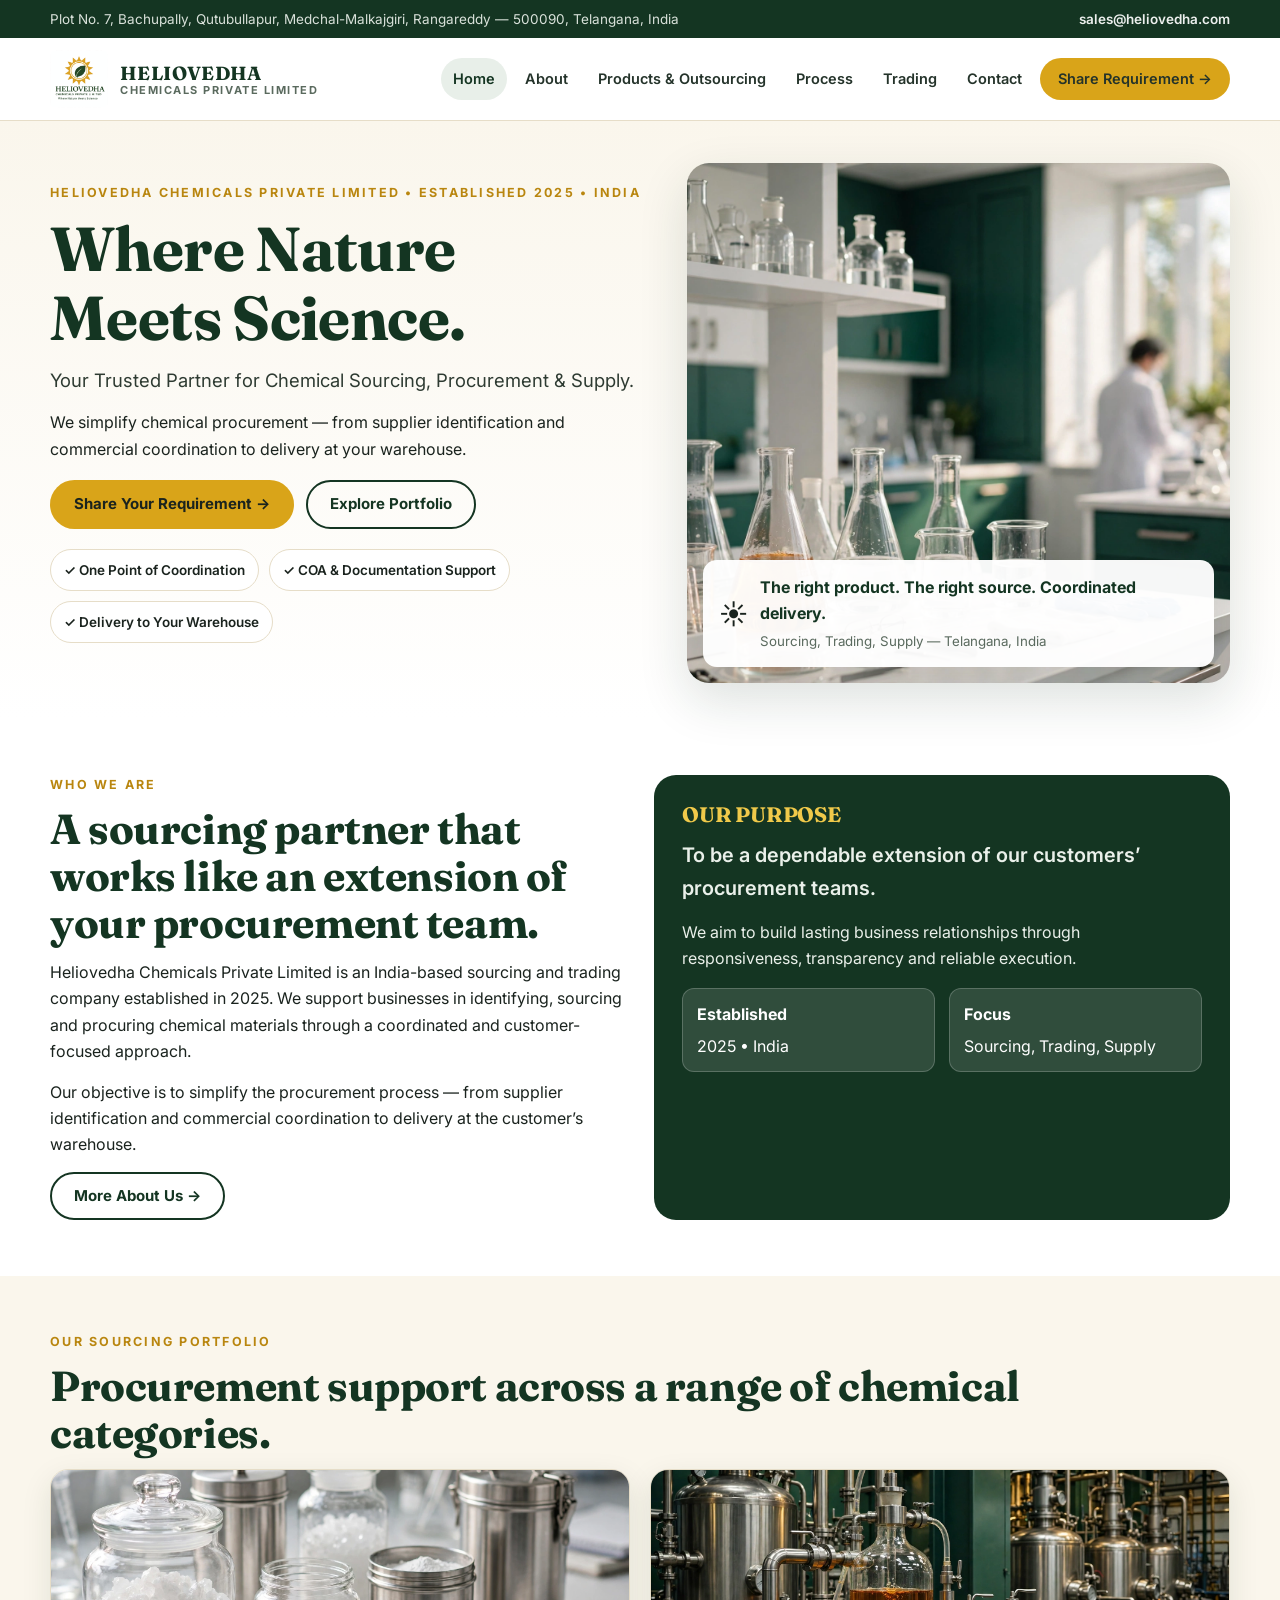
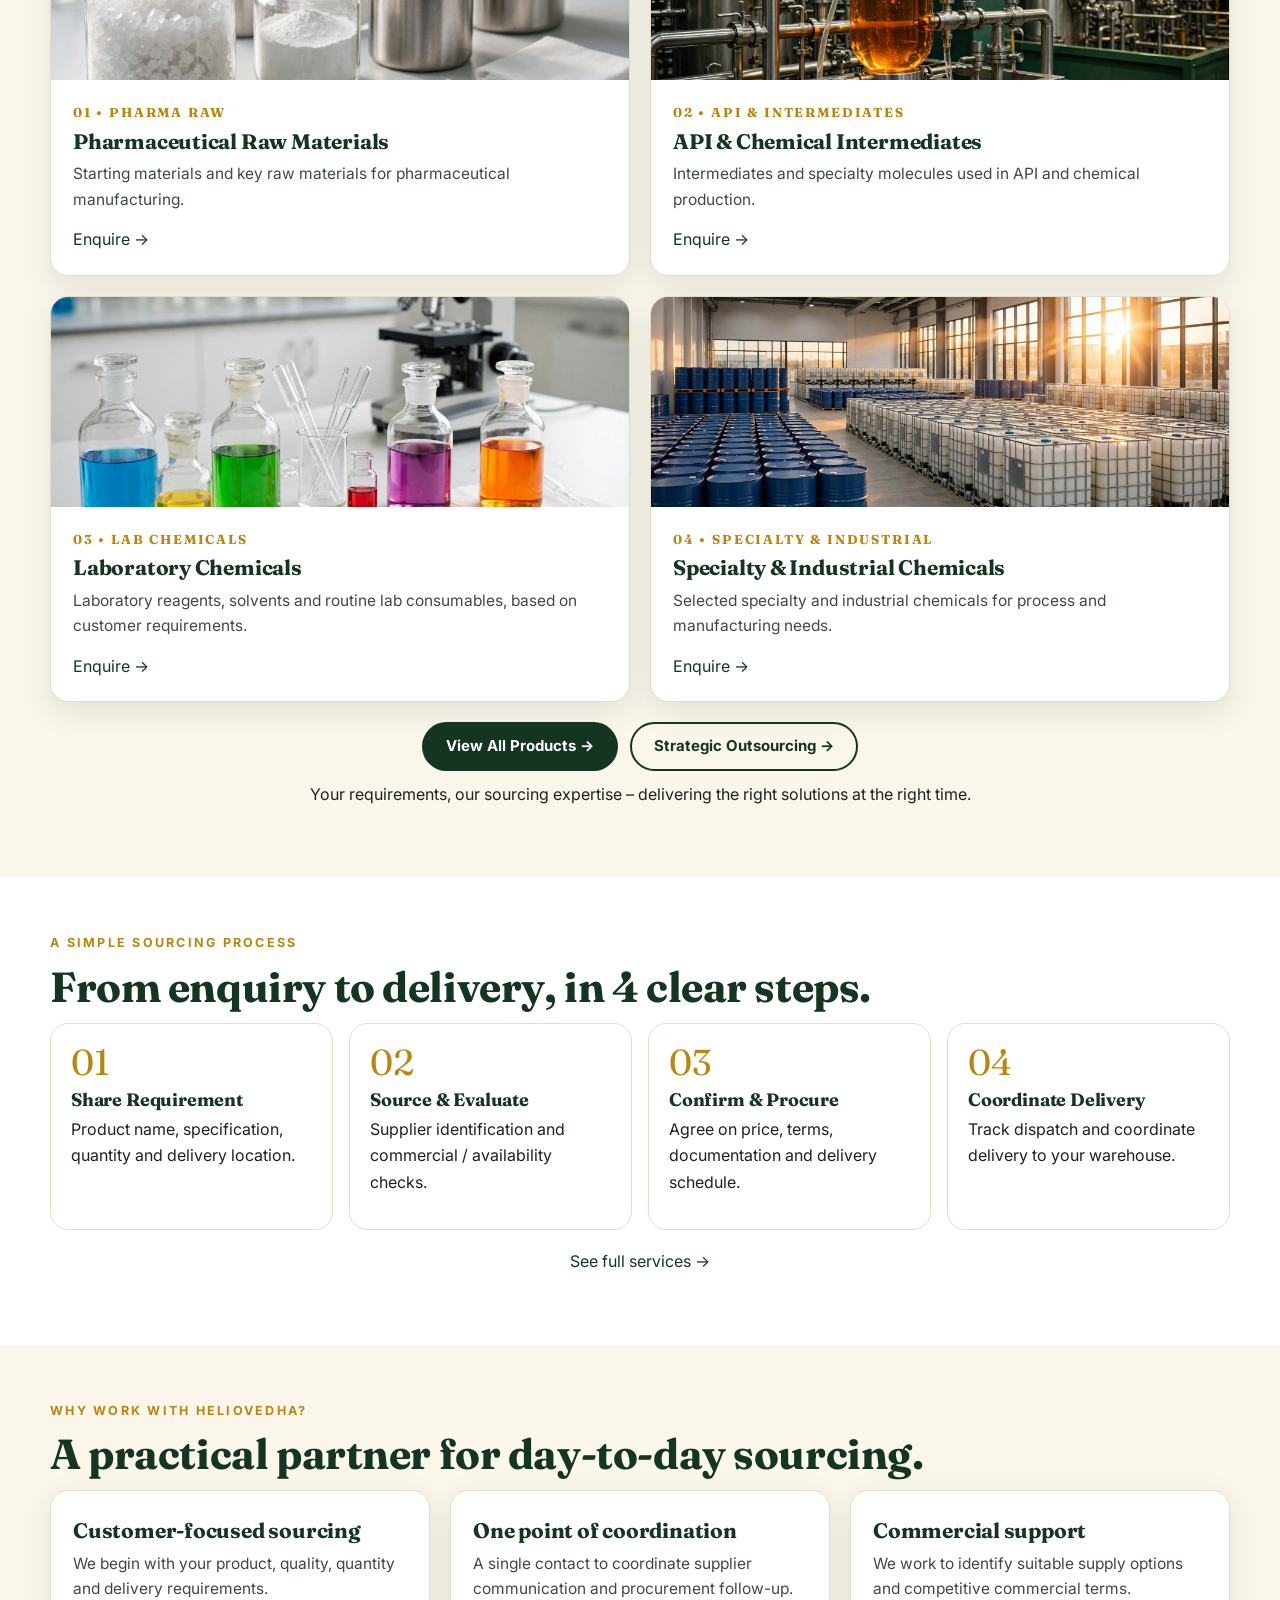
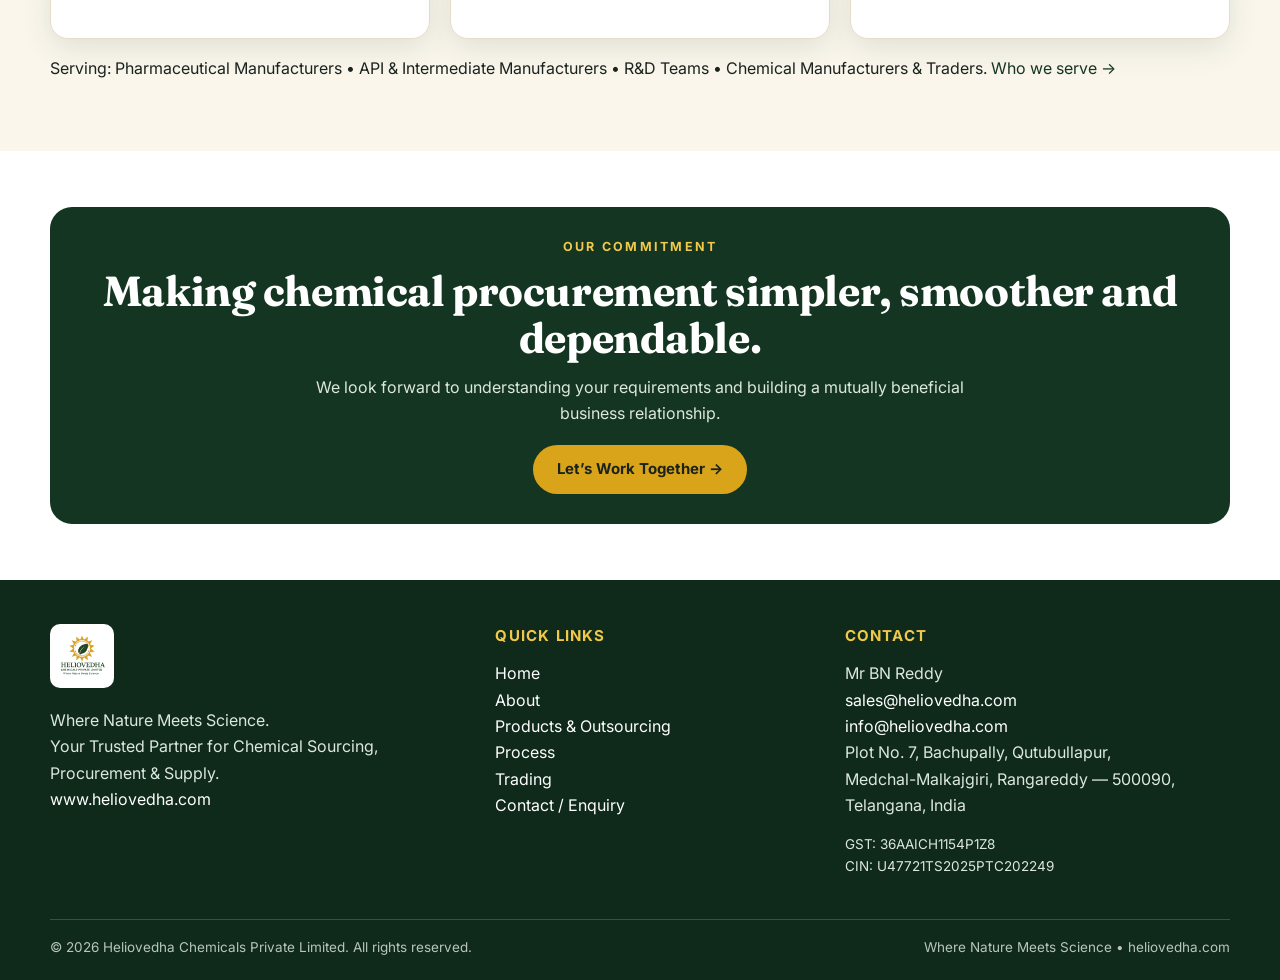
==== commit 36d8213e: "V3.4: Menu single-line - Products & Outsourcing, Process, nowrap header" ====
--- a/index.html
+++ b/index.html
@@ -20,10 +20,10 @@
 
 <section class="hero"><div class="container hero-grid">
 <div><div class="eyebrow">Heliovedha Chemicals Private Limited • Established 2025 • India</div><h1>Where Nature<br>Meets Science.</h1><p class="lead">Your Trusted Partner for Chemical Sourcing, Procurement &amp; Supply.</p><p>We simplify chemical procurement — from supplier identification and commercial coordination to delivery at your warehouse.</p><div class="hero-cta"><a class="btn btn-gold" href="contact.html">Share Your Requirement →</a><a class="btn btn-outline" href="products.html">Explore Portfolio</a></div><div class="pills"><span class="pill">✓ One Point of Coordination</span><span class="pill">✓ COA &amp; Documentation Support</span><span class="pill">✓ Delivery to Your Warehouse</span></div></div>
-<div class="hero-img"><img src="assets/hero-lab.webp" alt="Modern chemical laboratory"><div class="hero-badge"><div style="font-size:28px;">☀️</div><div><b>The right product. The right source. Coordinated delivery.</b><br><small>Sourcing • Trading • Supply — Telangana, India</small></div></div></div>
+<div class="hero-img"><img src="assets/hero-lab.webp" alt="Modern chemical laboratory"><div class="hero-badge"><div style="font-size:28px;">☀️</div><div><b>The right product. The right source. Coordinated delivery.</b><br><small>Sourcing, Trading, Supply — Telangana, India</small></div></div></div>
 </div></section>
 
-<section class="section"><div class="container grid2"><div><div class="eyebrow">Who We Are</div><h2>A sourcing partner that works like an extension of your procurement team.</h2><p>Heliovedha Chemicals Private Limited is an India-based sourcing and trading company established in 2025. We support businesses in identifying, sourcing and procuring chemical materials through a coordinated and customer-focused approach.</p><p>Our objective is to simplify the procurement process — from supplier identification and commercial coordination to delivery at the customer’s warehouse.</p><a class="btn btn-outline" href="about.html">More About Us →</a></div><div class="purpose"><h3>OUR PURPOSE</h3><p style="font-size:20px;font-weight:600;">To be a dependable extension of our customers’ procurement teams.</p><p>We aim to build lasting business relationships through responsiveness, transparency and reliable execution.</p><div class="fact-row" style="margin-top:16px;"><div class="fact" style="background:rgba(255,255,255,.12);border-color:rgba(255,255,255,.2);color:#fff;"><b style="color:#fff;">Established</b>2025 • India</div><div class="fact" style="background:rgba(255,255,255,.12);border-color:rgba(255,255,255,.2);color:#fff;"><b style="color:#fff;">Focus</b>Sourcing • Trading • Supply</div></div></div></div></section>
+<section class="section"><div class="container grid2"><div><div class="eyebrow">Who We Are</div><h2>A sourcing partner that works like an extension of your procurement team.</h2><p>Heliovedha Chemicals Private Limited is an India-based sourcing and trading company established in 2025. We support businesses in identifying, sourcing and procuring chemical materials through a coordinated and customer-focused approach.</p><p>Our objective is to simplify the procurement process — from supplier identification and commercial coordination to delivery at the customer’s warehouse.</p><a class="btn btn-outline" href="about.html">More About Us →</a></div><div class="purpose"><h3>OUR PURPOSE</h3><p style="font-size:20px;font-weight:600;">To be a dependable extension of our customers’ procurement teams.</p><p>We aim to build lasting business relationships through responsiveness, transparency and reliable execution.</p><div class="fact-row" style="margin-top:16px;"><div class="fact" style="background:rgba(255,255,255,.12);border-color:rgba(255,255,255,.2);color:#fff;"><b style="color:#fff;">Established</b>2025 • India</div><div class="fact" style="background:rgba(255,255,255,.12);border-color:rgba(255,255,255,.2);color:#fff;"><b style="color:#fff;">Focus</b>Sourcing, Trading, Supply</div></div></div></div></section>
 
 <section class="section cream"><div class="container"><div class="eyebrow">Our Sourcing Portfolio</div><h2>Procurement support across a range of chemical categories.</h2><div class="grid4">
 <div class="card" data-cat="pharma"><img src="assets/pharma.webp" alt="Pharmaceutical Raw Materials"><div class="card-pad"><div class="num">01 • PHARMA RAW</div><h3>Pharmaceutical Raw Materials</h3><p>Starting materials and key raw materials for pharmaceutical manufacturing.</p><a href="contact.html?category=Pharmaceutical Raw Materials">Enquire →</a></div></div>
--- a/style.css
+++ b/style.css
@@ -21,10 +21,10 @@
 .topbar{background:var(--green);color:#EAF0EA;font-size:13.5px}.topbar .container{display:flex;justify-content:space-between;gap:16px;padding-top:8px;padding-bottom:8px;flex-wrap:wrap}.topbar a{color:#fff;font-weight:600}.topbar span{opacity:.92}
 /* header */
 header{position:sticky;top:0;z-index:50;background:rgba(255,255,255,.96);backdrop-filter:blur(8px);border-bottom:1px solid var(--line)}
-.header-inner{display:flex;align-items:center;justify-content:space-between;gap:12px;padding:12px 20px;flex-wrap:nowrap}
+.header-inner{display:flex;align-items:center;justify-content:space-between;gap:16px;padding:12px 20px}
 .logo-link{display:flex;align-items:center;gap:12px;text-decoration:none!important}.logo-link img{height:58px;width:auto;display:block;border-radius:6px}
 .logo-text{line-height:1.1}.logo-text b{font-family:Fraunces,Georgia,serif;font-size:19px;color:var(--green);letter-spacing:.02em}.logo-text span{display:block;font-size:11px;letter-spacing:.14em;color:var(--muted);font-weight:700}
-nav.main{display:flex;gap:4px;align-items:center;flex-wrap:nowrap}nav.main a{padding:8px 11px;border-radius:999px;font-weight:600;font-size:14px;color:#24332A;white-space:nowrap}nav.main a.active,nav.main a:hover{background:var(--green-light);color:var(--green);text-decoration:none}
+nav.main{display:flex;gap:6px;align-items:center}nav.main a{padding:9px 12px;border-radius:999px;font-weight:600;font-size:14.5px;color:#24332A}nav.main a.active,nav.main a:hover{background:var(--green-light);color:var(--green);text-decoration:none}
 .hamburger{display:none;background:var(--green);color:#fff;border:0;padding:10px 14px;border-radius:10px;font-weight:700;cursor:pointer}
 /* hero */
 .hero{background:linear-gradient(180deg,var(--cream) 0%,#fff 100%);padding:42px 0 36px}.hero-grid{display:grid;grid-template-columns:1.05fr .95fr;gap:36px;align-items:center}
@@ -53,4 +53,8 @@
 
 @media(max-width:520px){.cta-row{flex-direction:column;align-items:stretch;gap:12px;margin-top:20px}.cta-row .btn{width:100%;padding:14px 18px;white-space:normal;text-align:center}.hero-cta{flex-direction:column;align-items:stretch;gap:10px}.hero-cta .btn{width:100%}}
 
-@media(max-width:900px){nav.main.open a{white-space:normal}}
+/* V3.5 — Focus card fix: commas wrap cleanly, no orphan bullet, equal-height cards */
+.fact-row{display:flex;gap:14px;flex-wrap:wrap}
+.fact{flex:1 1 0;min-width:140px;display:flex;flex-direction:column;gap:6px}
+.fact b{white-space:nowrap}
+@media(max-width:640px){.fact{flex:1 1 100%}}
